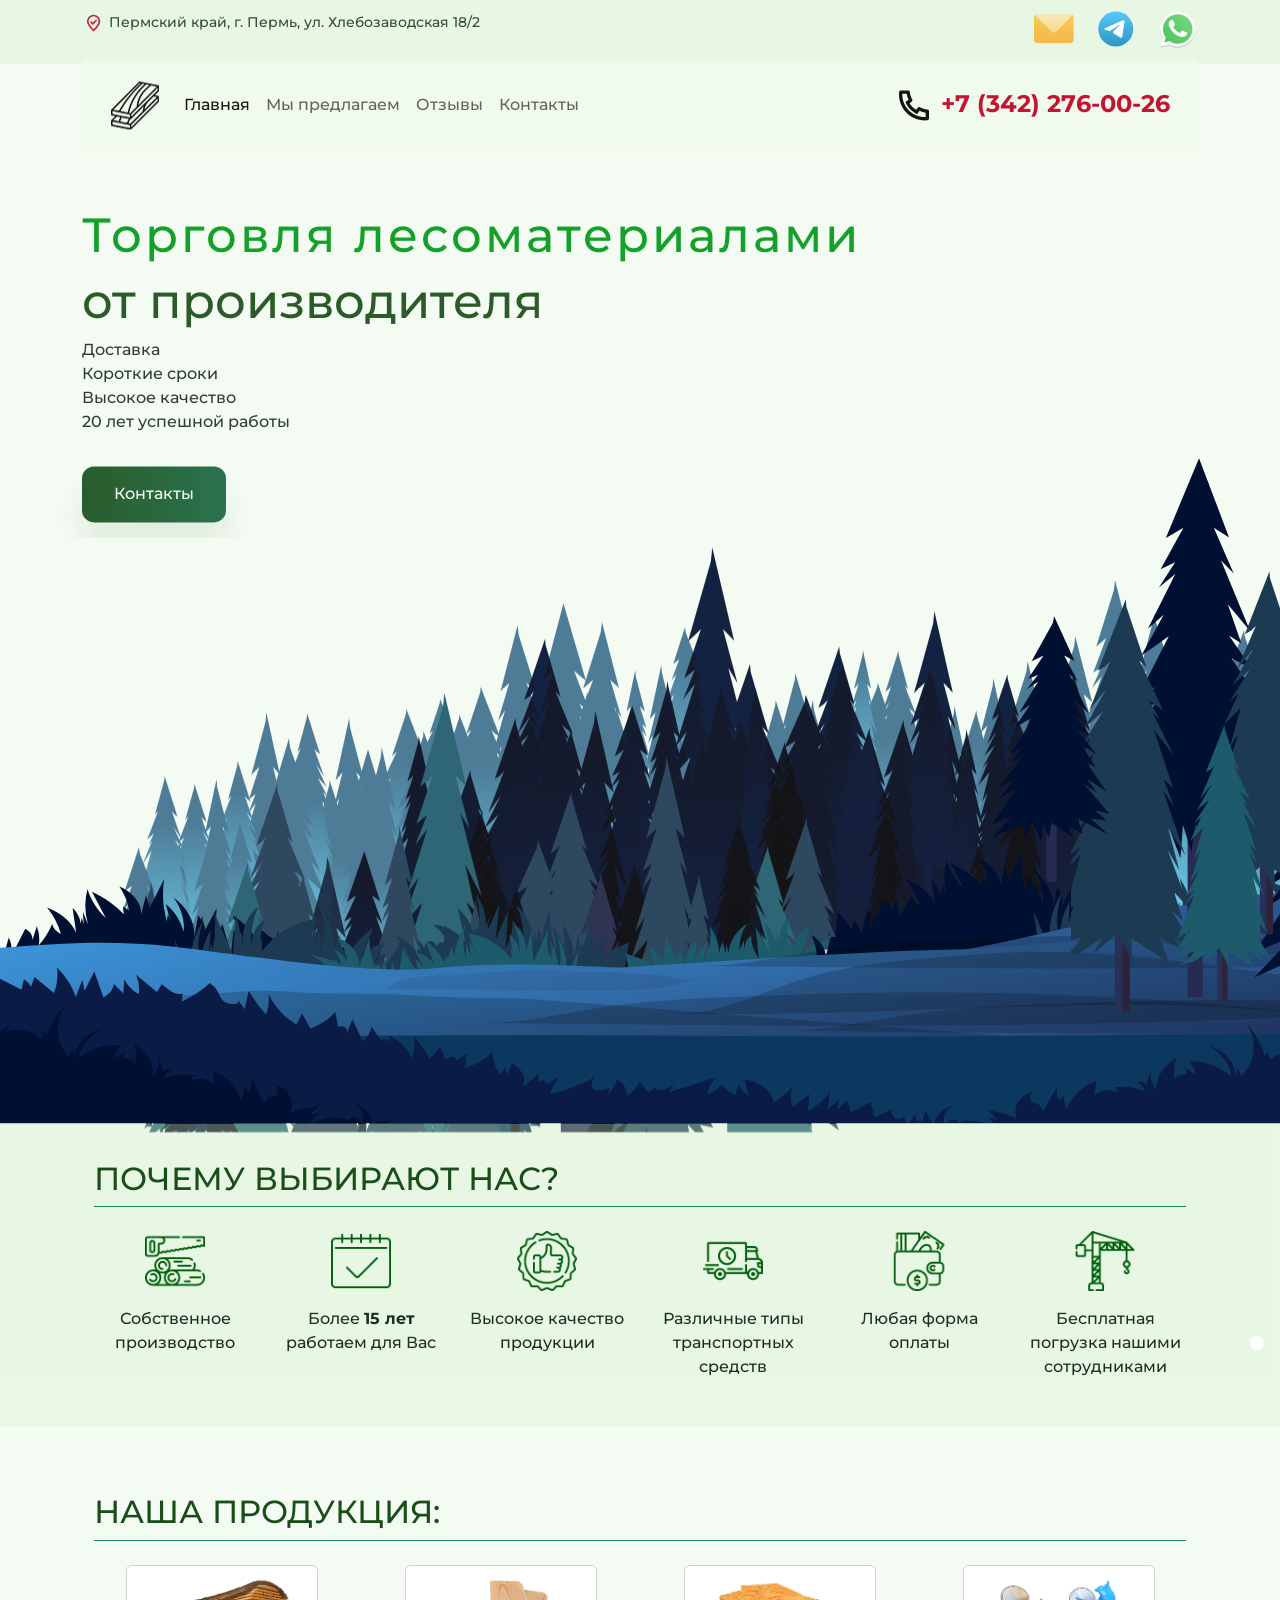
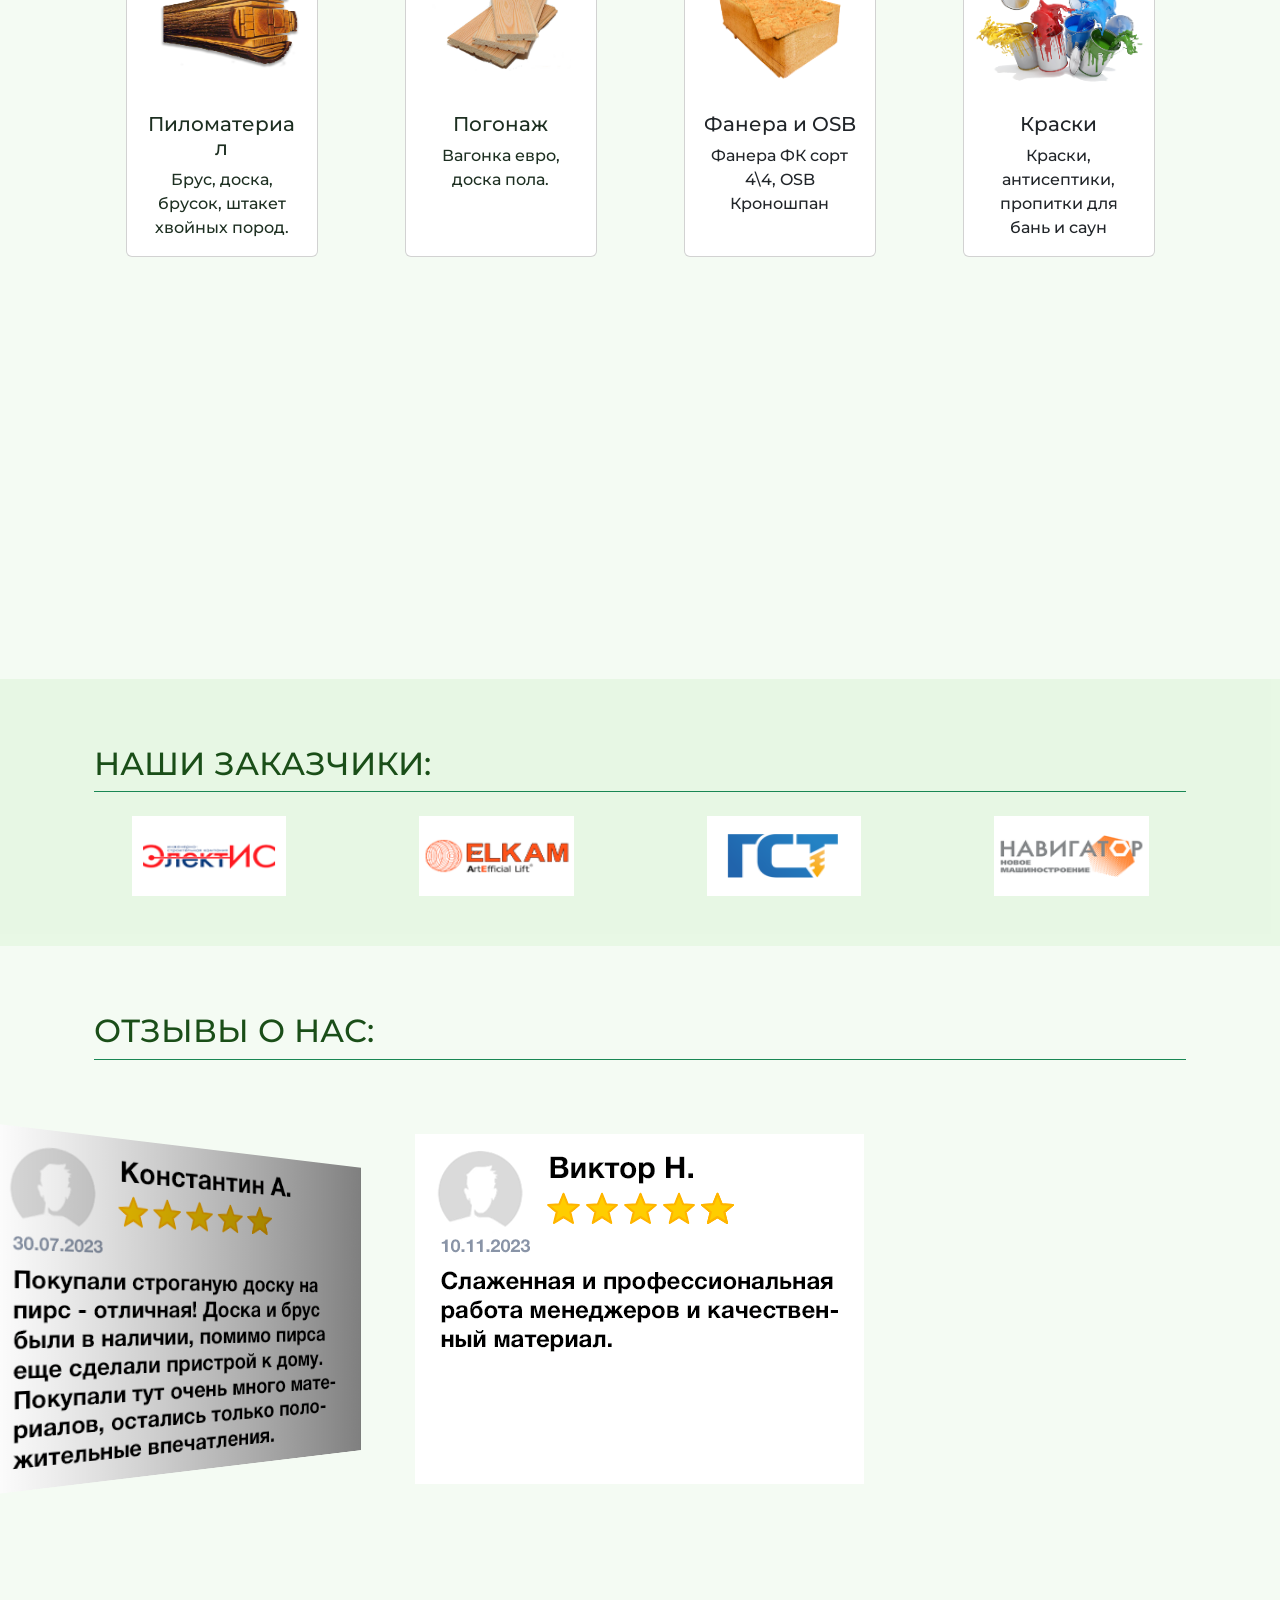
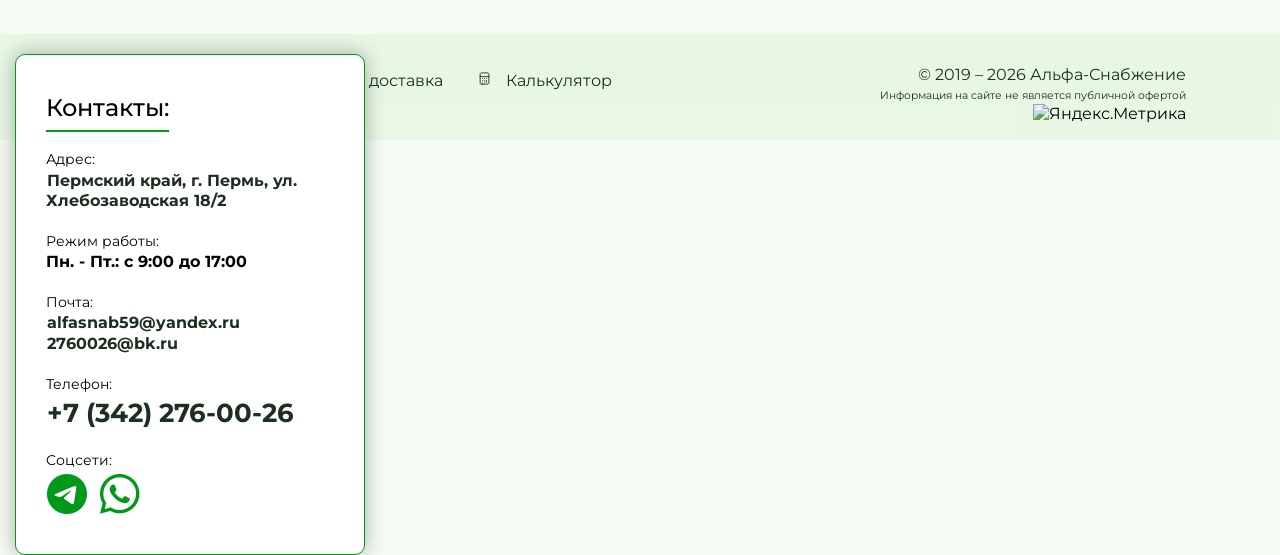
==== index.html @ edaa9d40 "first commit" ====
<!DOCTYPE html>
<html lang="ru">

<head>
  <!--=============== Required META ===============-->
  <meta charset="UTF-8">
  <meta name="viewport" content="width=device-width, initial-scale=1.0">
  <meta http-equiv="x-ua-compatible" content="ie=edge">
  <meta name="yandex-verification" content="33d2a2696facb54e">
  <meta name="description"
    content="АЛЬФА-СНАБЖЕНИЕ в Перми предлагает купить строительные и отделочные материалы по выгодным ценам. В нашем ассортименте: пиломатериал (брус, доска), вагонка, доска пола, краски, саморезы, гвозди, фанера, osb и многое другое. Гарантия качества и быстрая доставка. Звоните: ☎ (342) 276-00-26.">
  <meta name="publisher-email" content="worm-ls@mail.ru">
  <meta name="Publisher-URL" content="alfasnab59.ru">
  <meta name="robots" content="all">
  <meta name="docsearch:language" content="ru">
  <meta name="docsearch:version" content="5.3">
  <!--=============== Required CSS ===============-->
  <link rel="stylesheet" href="https://cdnjs.cloudflare.com/ajax/libs/remixicon/3.5.0/remixicon.css" crossorigin="">
  <link rel="stylesheet" href="https://cdn.jsdelivr.net/npm/bootstrap-icons@1.8.1/font/bootstrap-icons.css">
  <link rel="stylesheet" href="assets/css/bootstrap.min.css" type="text/css" />
  <link rel="stylesheet" href="assets/css/bootstrap-grid.css" type="text/css" />
  <link rel="stylesheet" href="assets/css/bootstrap-utilities.min.css" type="text/css" />
  <link rel="stylesheet" href="https://cdn.jsdelivr.net/npm/swiper@11/swiper-bundle.min.css">
  <link rel="stylesheet" href="assets/css/styles.css" type="text/css" />
  <link rel="canonical" href="http://alfasnab59.ru">
  <!--=============== FAVICON ===============-->
  <link href="assets/img/favicon.svg" rel="icon" type="image/svg" />
  <link href="assets/img/favicon.png" rel="icon" type="image/png" />
  <link href="assets/img/favicon.ico" rel="icon" type="image/x-icon" />
  <!--=============== TITLE ===============-->
  <title>АЛЬФА-СНАБЖЕНИЕ - надежный поставщик строительных материалов</title>
  <!-- Google Tag Manager -->
  <script>(function (w, d, s, l, i) {
      w[l] = w[l] || []; w[l].push({
        'gtm.start':
          new Date().getTime(), event: 'gtm.js'
      }); var f = d.getElementsByTagName(s)[0],
        j = d.createElement(s), dl = l != 'dataLayer' ? '&l=' + l : ''; j.async = true; j.src =
          'https://www.googletagmanager.com/gtm.js?id=' + i + dl; f.parentNode.insertBefore(j, f);
    })(window, document, 'script', 'dataLayer', 'GTM-P378TRBX');</script>
  <!-- End Google Tag Manager -->
</head>

<body id="90927434">
  <!-- Google Tag Manager (noscript) -->
  <noscript><iframe src="https://www.googletagmanager.com/ns.html?id=GTM-P378TRBX" height="0" width="0"
      style="display:none;visibility:hidden"></iframe></noscript>
  <!-- End Google Tag Manager (noscript) -->

  <!-- Yandex.Metrika counter -->
  <script type="text/javascript">
    (function (m, e, t, r, i, k, a) {
      m[i] = m[i] || function () { (m[i].a = m[i].a || []).push(arguments) };
      m[i].l = 1 * new Date();
      for (var j = 0; j < document.scripts.length; j++) { if (document.scripts[j].src === r) { return; } }
      k = e.createElement(t), a = e.getElementsByTagName(t)[0], k.async = 1, k.src = r, a.parentNode.insertBefore(k, a)
    })
      (window, document, "script", "https://mc.yandex.ru/metrika/tag.js", "ym");

    ym(90927434, "init", {
      clickmap: true,
      trackLinks: true,
      accurateTrackBounce: true
    });
  </script>
  <noscript>
    <div><img src="https://mc.yandex.ru/watch/90927434" style="position:absolute; left:-9999px;" alt="" /></div>
  </noscript>
  <!-- /Yandex.Metrika counter -->

  <!--=============== TOP ===============-->
  <div class="header_top d-none d-sm-block">
    <div class="container">
      <div class="row mr-0 ml-0">
        <div class="col-6 location__up address__form__top" id="top__header1">
          <img src="assets/img/map-pin-line.svg" alt="location" class="map_up">
          <a href="https://yandex.ru/maps/-/CDvneCnF" rel="nofollow">
            Пермский край, г. Пермь, ул. Хлебозаводская 18/2
          </a>
        </div>
        <div class="col-6" id="top__header2">
          <div class="social_top">
            <ul>
              <li><a href="mailto:alfasnab59@yandex.ru" rel="nofollow"
                  onclick="ym(90927434, 'reachGoal', 'extLink', {'link': 'mail', 'block':'top'});return true;">
                  <img src="assets/img/email.svg" alt="email" class="icon__top"></a></li>
              <li><a href="https://t.me/wormls" rel="nofollow"
                  onclick="ym(90927434, 'reachGoal', 'extLink', {'link': 'telegram', 'block':'top'});return true;">
                  <img src="assets/img/telegram.svg" alt="telegram" class="icon__top"></a></li>
              <li><a target="_blank" href="https://wa.me/+79024725951" rel="nofollow"
                  onclick="ym(90927434, 'reachGoal', 'extLink', {'link': 'whatsapp', 'block':'top'});return true;">
                  <img src="assets/img/whatsapp.svg" alt="whatsapp" class="icon__top"></a></li>
            </ul>
          </div>
        </div>
      </div>
    </div>
  </div>
  <!--=============== HEADER ===============-->
  <header id="header">
    <div class="container">
      <nav class="navbar navbar-expand-lg bg-body-tertiary p-3 mb-2 bg-success-subtle text-emphasis-success">
        <div class="container-fluid">
          <a class="navbar-brand" href="#">
            <img src="assets/img/logo.png" alt="logo">
          </a>
          <button class="navbar-toggler" type="button" data-bs-toggle="collapse"
            data-bs-target="#navbarSupportedContent" aria-controls="navbarSupportedContent" aria-expanded="false"
            aria-label="Переключатель навигации">
            <span class="navbar-toggler-icon"></span>
          </button>
          <div class="collapse navbar-collapse" id="navbarSupportedContent">
            <ul class="navbar-nav me-auto mb-2 mb-lg-0 navbar-nav-scroll">
              <li class="nav-item">
                <a class="nav-link active" aria-current="page" href="#">Главная</a>
              </li>
              <li class="nav-item">
                <a class="nav-link" href="#advantages">Мы предлагаем</a>
              </li>
              <li class="nav-item">
                <a class="nav-link" href="#reviews">Отзывы</a>
              </li>
              <li class="nav-item">
                <a class="nav-link" href="#map">Контакты</a>
              </li>
            </ul>
            <a class="phone__top__link" href="tel:+73422760026">
              <img src="assets/img/phone.svg" alt="phone" class="phone__top" />
              +7 (342) 276-00-26
            </a>
          </div>
        </div>
      </nav>
    </div>
  </header>
  <!--==================== MAIN ====================-->
  <main class="main">
    <!--==================== HOME ====================-->
    <section id="home" class="home">
      <picture>
        <source media="(min-width: 767.98px)" srcset="assets/img/img-3.svg">
        <img class="hero__img home__img-3" src="assets/img/img-3.svg" alt="Image">
      </picture>
      <picture>
        <source media="(min-width: 767.98px)" srcset="assets/img/img-2.svg">
        <img class="hero__img home__img-2" src="assets/img/img-2.svg" alt="Image">
      </picture>
      <div class="home__container">
        <div class="home__inner">
          <h3 class="home__subtitle container">Торговля лесоматериалами</h3>
          <h1 class="home__title container">от производителя</h1>
          <p class="home__description container">
            <i class="ri-check-fill" style="color: #c10020"></i>
            Доставка<br>
            <i class="ri-check-fill" style="color: #c10020"></i>
            Короткие сроки<br>
            <i class="ri-check-fill" style="color: #c10020"></i>
            Высокое качество<br>
            <i class="ri-check-fill" style="color: #c10020"></i>
            20 лет успешной работы
          </p>
          <p class="container">
            <a href="#map" class="home__button">Контакты</a>
          </p>
        </div>
      </div>
    </section>
    <!--==================== ADVANTAGES ====================-->
    <section class="adv__bg air20" id="advantages">
      <div class="container px-4 py-3 body">
        <h2 class="pb-2 border-bottom products__title">
          ПОЧЕМУ ВЫБИРАЮТ НАС?
        </h2>
        <div class="row g-4 py-3 row-cols-1 row-cols-sm-2 row-cols-md-3 row-cols-lg-6">
          <div class="col item">
            <div class="d-inline-flex align-items-center justify-content-center fs-2 mb-3">
              <img src="assets/img/productions/wood.png" alt="Производство" class="adv__pic">
            </div>
            <p>Собственное производство</p>
          </div>
          <div class="col item">
            <div class="d-inline-flex align-items-center justify-content-center fs-2 mb-3">
              <img src="assets/img/productions/calendar.png" alt="Долгое время" class="adv__pic">
            </div>
            <p>Более <strong>15 лет</strong> работаем для Вас</p>
          </div>
          <div class="col item">
            <div class="d-inline-flex align-items-center justify-content-center fs-2 mb-3">
              <img src="assets/img/productions/best-seller.png" alt="Высокое качество" class="adv__pic">
            </div>
            <p>Высокое качество продукции</p>
          </div>
          <div class="col item">
            <div class="d-inline-flex align-items-center justify-content-center fs-2 mb-3">
              <img src="assets/img/productions/delivery.png" alt="Доставка" class="adv__pic">
            </div>
            <p>Различные типы транспортных средств</p>
          </div>
          <div class="col item">
            <div class="d-inline-flex align-items-center justify-content-center fs-2 mb-3">
              <img src="assets/img/productions/wallet.png" alt="Оплата" class="adv__pic">
            </div>
            <p>Любая форма оплаты</p>
          </div>
          <div class="col item">
            <div class="d-inline-flex align-items-center justify-content-center fs-2 mb-3">
              <img src="assets/img/productions/crane.png" alt="Погрузка" class="adv__pic">
            </div>
            <p>Бесплатная погрузка нашими сотрудниками</p>
          </div>
        </div>
      </div>
    </section>
    <!--==================== PRODUCTS ====================-->
    <section class="s-brands" id="products">
      <div class="container px-4 py-3 body">
        <h2 class="pb-2 border-bottom products__title">НАША ПРОДУКЦИЯ:</h2>
        <div class="row row-cols-1 row-cols-sm-2 row-cols-md-4 row-cols-lg-4 gy-5 g-4 py-3">
          <div class="col d-inline-flex align-items-center justify-content-center">
            <div class="card h-100 item reviews__card" style="width: 12rem">
              <a href="assets/timber.html">
                <img src="assets/img/lumber.png" class="card-img-top lumber" alt="Пиломатериал">
                <div class="card-body">
                  <h5 class="card-title">Пиломатериал</h5>
                  <p class="card-text text-center">
                    Брус, доска, брусок, штакет хвойных пород.
                  </p>
                </div>
              </a>
            </div>
          </div>
          <div class="col d-inline-flex align-items-center justify-content-center">
            <div class="card h-100 item reviews__card" style="width: 12rem">
              <a href="assets/mouldings.html">
                <img src="assets/img/mouldings.png" class="card-img-top lumber" alt="Погонаж">
                <div class="card-body">
                  <h5 class="card-title">Погонаж</h5>
                  <p class="card-text text-center">
                    Вагонка евро, доска пола.
                  </p>
                </div>
              </a>
            </div>
          </div>
          <div class="col d-inline-flex align-items-center justify-content-center">
            <div class="card h-100 item reviews__card" style="width: 12rem">
              <img src="assets/img/osb.png" class="card-img-top lumber" alt="ОСБ и фанера">
              <div class="card-body">
                <h5 class="card-title">Фанера и OSB</h5>
                <p class="card-text text-center">
                  Фанера ФК сорт 4\4, OSB Кроношпан
                </p>
              </div>
            </div>
          </div>
          <div class="col d-inline-flex align-items-center justify-content-center">
            <div class="card h-100 item reviews__card" style="width: 12rem">
              <img src="assets/img/paints.png" class="card-img-top lumber" alt="Краски">
              <div class="card-body">
                <h5 class="card-title">Краски</h5>
                <p class="card-text text-center">
                  Краски, антисептики, пропитки для бань и саун
                </p>
              </div>
            </div>
          </div>
          <div class="col d-inline-flex align-items-center justify-content-center">
            <div class="card h-100 item reviews__card" style="width: 12rem">
              <img src="assets/img/fasteners.png" class="card-img-top lumber" alt="Крепежи">
              <div class="card-body">
                <h5 class="card-title">Крепеж</h5>
                <p class="card-text text-center">
                  Саморезы, Уголки, Метрика, Гвозди, Тросы, Цепи.
                </p>
              </div>
            </div>
          </div>
          <div class="col d-inline-flex align-items-center justify-content-center">
            <div class="card h-100 item reviews__card" style="width: 12rem">
              <img src="assets/img/insulation.png" class="card-img-top lumber" alt="Утеплители">
              <div class="card-body">
                <h5 class="card-title">Утеплитель</h5>
                <p class="card-text text-center">
                  Пеноплекс, Эковер, Изба, Гидро/паро/влагозащита
                </p>
              </div>
            </div>
          </div>
          <div class="col d-inline-flex align-items-center justify-content-center">
            <div class="card h-100 item reviews__card" style="width: 12rem">
              <img src="assets/img/inventory.png" class="card-img-top lumber" alt="Хоз инвентарь">
              <div class="card-body">
                <h5 class="card-title">Хозинвентарь</h5>
                <p class="card-text text-center">
                  Перчатки, Ведра, Лопаты, Грабли, Полив, Замки.
                </p>
              </div>
            </div>
          </div>
          <div class="col d-inline-flex align-items-center justify-content-center">
            <div class="card h-100 item reviews__card" style="width: 12rem">
              <img src="assets/img/tooling.png" class="card-img-top lumber" alt="Инструменты">
              <div class="card-body">
                <h5 class="card-title">Инструмент</h5>
                <p class="card-text text-center">
                  Пилы, Молотки, Топоры, Сверла, Круги.
                </p>
              </div>
            </div>
          </div>
        </div>
      </div>
    </section>
    <!--==================== CLIENTS ====================-->
    <section class="adv__bg s-brands" id="clients">
      <div class="container px-4 py-3 body">
        <h2 class="pb-2 border-bottom products__title">НАШИ ЗАКАЗЧИКИ:</h2>
      </div>
      <div class="col-sm-12">
        <div class="carousel-brands">
          <div class="carousl-brand">
            <a href="#">
              <img src="assets/img/clients/elektis.png" alt="ЭлектИС">
            </a>
          </div>
          <div class="carousl-brand">
            <a href="#">
              <img src="assets/img/clients/elkam.png" alt="ЭЛКАМ">
            </a>
          </div>
          <div class="carousl-brand">
            <a href="#">
              <img src="assets/img/clients/gst.png" alt="ГеоСпецТехнологии">
            </a>
          </div>
          <div class="carousl-brand">
            <a href="#">
              <img src="assets/img/clients/navigator-nm.png" alt="Навигатор-НМ">
            </a>
          </div>
          <div class="carousl-brand">
            <a href="#">
              <img src="assets/img/clients/nedra.png" alt="Недра">
            </a>
          </div>
          <div class="carousl-brand">
            <a href="#">
              <img src="assets/img/clients/rosinteh.png" alt="Росинтех">
            </a>
          </div>
          <div class="carousl-brand">
            <a href="#">
              <img src="assets/img/clients/saturn.png" alt="Сатурн-Р">
            </a>
          </div>
          <div class="carousl-brand">
            <a href="#">
              <img src="assets/img/clients/stroykom.png" alt="Строй-Комплекс">
            </a>
          </div>
          <div class="carousl-brand">
            <a href="#">
              <img src="assets/img/clients/teplogaz.png" alt="Теплогаз">
            </a>
          </div>
        </div>
      </div>
    </section>
    <!--==================== REVIEWS ====================-->
    <section class="s-brands" id="reviews">
      <div class="container px-4 py-3 body">
        <h2 class="pb-2 border-bottom products__title">ОТЗЫВЫ О НАС:</h2>
      </div>

      <div class="swiper mySwiper">
        <div class="swiper-wrapper">
          <swiper-slide>
            <img src="assets/img/reviews/reviews1.png" />
          </swiper-slide>
          <swiper-slide>
            <img src="assets/img/reviews/reviews2.png" />
          </swiper-slide>
          <swiper-slide>
            <img src="assets/img/reviews/reviews3.png" />
          </swiper-slide>
          <swiper-slide>
            <img src="assets/img/reviews/reviews4.png" />
          </swiper-slide>
          <swiper-slide>
            <img src="assets/img/reviews/reviews5.png" />
          </swiper-slide>
          <swiper-slide>
            <img src="assets/img/reviews/reviews6.png" />
          </swiper-slide>
          <swiper-slide>
            <img src="assets/img/reviews/reviews7.png" />
          </swiper-slide>
          <swiper-slide>
            <img src="assets/img/reviews/reviews8.png" />
          </swiper-slide>
          <swiper-slide>
            <img src="assets/img/reviews/reviews9.png" />
          </swiper-slide>
        </div>
      </div>
    </section>
    <!--==================== MAP ====================-->
    <section class="pad__top" id="map">
      <div class="map__form">
        <div class="form">
          <div class="air20"></div>
          <h4 class="contacts__form">Контакты:</h4>
          <div class="air10"></div>
          <p class="address__form">
            <strong>Адрес:</strong>
            <a href="https://yandex.ru/maps/-/CDvneCnF" rel="nofollow">
              <span>Пермский край, г. Пермь, ул. Хлебозаводская 18/2</span></a>
          </p>
          <p class="address__form">
            <strong>Режим работы:</strong>
            <span>Пн. - Пт.: с 9:00 до 17:00</span>
          </p>
          <p class="address__form">
            <strong>Почта:</strong>
            <a href="mailto:alfasnab59@yandex.ru"><span>alfasnab59@yandex.ru</span></a><br>
            <a href="mailto:2760026@bk.ru"><span>2760026@bk.ru</span></a>
          </p>
          <p class="address__form">
            <strong>Телефон:</strong>
            <a class="address__form__phone" href="tel:+73422760026">+7 (342) 276-00-26</a>
          </p>
          <p class="address__form">
            <strong>Соцсети:</strong>
            <a class="text-primary h1 onclick-goal" href="https://t.me/wormls" target="_blank" rel="nofollow"
              onclick="ym(90927434, 'reachGoal', 'extLink', {'link': 'telegram', 'block':'map'});return true;">
              <i class="bi bi-telegram"></i>
            </a>
            <a class="text-primary h1 onclick-goal" href="https://wa.me/+79519200192" target="_blank" rel="nofollow"
              onclick="ym(90927434, 'reachGoal', 'extLink', {'link': 'whatsapp', 'block':'map'});return true;">
              <i class="bi bi-whatsapp"></i>
            </a>
          </p>
        </div>
        <div>
          <script
            src="https://api-maps.yandex.ru/services/constructor/1.0/js/?um=constructor%3Afbc3f615b961746b178098e8707ecb25828260152a605236327daa2a9277f4dc&amp;width=100%25&amp;height=550&amp;lang=ru_RU&amp;scroll=true"
            defer></script>
        </div>
      </div>
    </section>
  </main>
  <!--==================== FOOTER ====================-->
  <footer class="footer__wrapper adv__bg" itemscope itemtype="http://schema.org/Organization">
    <meta itemprop="name" content="Альфа-Снабжение">
    <meta itemprop="description"
      content="Продажа пиломатериалов в Перми: доска, блок хаус, вагонка, брус, имитация бруса, доска для пола, плинтусы, уголки, наличники, краска">
    <div itemprop="address" itemscope itemtype="http://schema.org/PostalAddress">
      <meta itemprop="streetAddress" content="улица Хлебозаводская, 18/2">
      <meta itemprop="addressLocality" content="Пермь">
      <meta itemprop="postalCode" content="614025">
      <meta itemprop="addressCountry" content="RU">
    </div>
    <meta itemprop="telephone" content="+7 (342) 276-00-26">
    <div class="footer container mt-auto footer__text">
      <div class="footer container mt-auto footer__text">
        <div class="row row-cols-1 row-cols-sm-2 row-cols-md-2 row-cols-lg-2 py-3">
          <div class="col-xl-8">
            <nav class="footer__menu">
              <ul class="footer__menu">
                <li>
                  <a href="assets/about.html">
                    <span>
                      <span class="icon-menu">
                        <img src="assets/img/forest.svg" alt="О компании">
                        <img src="assets/img/forest2.svg" alt="О компании">
                      </span>
                      О компании
                    </span>
                  </a>
                </li>
                <li>
                  <a href="assets/delivery.html">
                    <span>
                      <span class="icon-menu">
                        <img src="assets/img/wallet.svg" alt="Оплата и доставка">
                        <img src="assets/img/delivery2.svg" alt="Оплата и доставка">
                      </span>
                      Оплата и доставка
                    </span>
                  </a>
                </li>
                <li>
                  <a href="assets/calc.html">
                    <span>
                      <span class="icon-menu">
                        <img src="assets/img/calculator.svg" alt="Калькулятор">
                        <img src="assets/img/calculator2.svg" alt="Калькулятор">
                      </span>
                      Калькулятор
                    </span>
                  </a>
                </li>
                <!--<li>
                <a href="https://helpfgis.ru/">
                  <span>
                    <span class="icon-menu">
                      <img src="assets/img/fgis.svg" alt="Помощь с ФГИС ЛК" />
                      <img src="assets/img/fgis2.svg" alt="Помощь с ФГИС ЛК" />
                    </span>
                    Помощь с ФГИС ЛК
                  </span>
                </a>
              </li>-->
              </ul>
            </nav>
          </div>
          <div class="col-xl-4">
            <div class="copyrights">
              <p>
                ©&nbsp;2019 – <script>document.write(new Date().getFullYear())</script> Альфа-Снабжение<br>
                <span><span style="font-size: 8pt">Информация на сайте не является публичной офертой</span>
                </span>
                <br>
                <a href="https://webmaster.yandex.ru/siteinfo/?site=https://alfasnab59.ru">
                  <img width="50" height="31" alt="Яндекс.Метрика"
                    src="https://yandex.ru/cycounter?https://alfasnab59.ru&theme=light&lang=ru" /></a>
              </p>
            </div>
          </div>
        </div>
      </div>
    </div>
  </footer>
  <!--========== SCROLL UP ==========-->
  <a href="#" class="scrollup" id="scroll-up">
    <i class="ri-arrow-up-line"></i>
  </a>
  <!--=============== GSAP ===============-->
  <script type="text/javascript" src="assets/js/gsap.min.js" defer></script>
  <!--=============== SCROLLREVEAL ===============-->
  <script type="text/javascript" src="assets/js/scrollreveal.min.js" defer></script>
  <!--=============== SWIPER ===============-->
  <script src="https://cdn.jsdelivr.net/npm/swiper@11/swiper-bundle.min.js"></script>
  <!-- Initialize Swiper -->
    <script>
    var swiper = new Swiper(".mySwiper", {
      effect: "coverflow",
      grabCursor: true,
      centeredSlides: true,
      slidesPerView: "auto",
      coverflowEffect: {
        rotate: 50,
        stretch: 0,
        depth: 100,
        modifier: 1,
        slideShadows: true,
      },
      loop: true,
      loopFillGroupWithBlank: false, // Отключаем заполнение пустыми слайдами
      slidesPerGroup: 1, // Устанавливаем значение 1
      //slidesPerView: 1, // Ограничиваем количество видимых слайдов
      spaceBetween: 30, // Добавляем пространство между слайдами
    });</script>
  <!-- <script>
    var swiper = new Swiper(".mySwiper", {
      effect: "coverflow",
      grabCursor: true,
      centeredSlides: true,
      slidesPerView: "auto",
      coverflowEffect: {
        rotate: 50,
        stretch: 0,
        depth: 100,
        modifier: 1,
        slideShadows: true,
      },
      loop: true,
    });
  </script> -->
  <!--=============== BRAND CAROUSEL ===============-->
  <script type="text/javascript" src="assets/js/libs.js" defer></script>
  <script type="text/javascript" src="assets/js/common.js" defer></script>
  <!--=============== Bootstrap ===============-->
  <script src="js/bootstrap.min.js" defer></script>
  <!--=============== JS ===============-->
  <script type="text/javascript" src="assets/js/main.js" defer></script>

</body>

</html>
---- assets/css/styles.css ----
/*=============== FONTS ===============*/
@font-face {
  font-family: "Lora";
  font-style: var(--font-regular);
  font-weight: 400;
  font-display: swap;
  src: local("Lora"), url(../fonts/Lora-Regular.ttf) format("truetype");
}

@font-face {
  font-family: "Lora";
  font-style: var(--font-semi-bold);
  font-weight: 600;
  font-display: swap;
  src: local("Lora"), url(../fonts/Lora-SemiBold.ttf) format("truetype");
}

@font-face {
  font-family: "Lora";
  font-style: var(--font-bold);
  font-weight: 700;
  font-display: swap;
  src: local("Lora"), url(../fonts/Lora-Bold.ttf) format("truetype");
}

@font-face {
  font-family: "Montserrat";
  font-style: var(--font-regular);
  font-weight: 400;
  font-display: swap;
  src: local("Montserrat"),
    url(../fonts/Montserrat-Regular.ttf) format("truetype");
}

@font-face {
  font-family: "Montserrat";
  font-style: var(--font-medium);
  font-weight: 500;
  font-display: swap;
  src: local("Montserrat"),
    url(../fonts/Montserrat-Medium.ttf) format("truetype");
}

@font-face {
  font-family: "Montserrat";
  font-style: var(--font-semi-bold);
  font-weight: 700;
  font-display: swap;
  src: local("Montserrat"), url(../fonts/Montserrat-Bold.ttf) format("truetype");
}

/*=============== VARIABLES CSS ===============*/
:root {
  /*========== Colors ==========*/
  /*Color mode HSL(hue, saturation, lightness)*/
  --first-color: hsl(130, 100%, 30%);
  --gradient-color: linear-gradient(
    90deg,
    hsl(125, 55%, 20%),
    hsl(150, 62%, 25%)
  );
  --title-color: hsl(118, 53%, 20%);
  --text-color: hsl(133, 24%, 15%);
  --white-color: #fff;
  --body-color: hsla(110, 55%, 85%, 0.2);
  --color-mid: hsla(128, 100%, 31%, 0.1);

  /*========== Font and typography ==========*/
  /*.5rem = 8px | 1rem = 16px ...*/
  --body-font: "Montserrat", sans-serif;
  --second-font: "Lora", serif;
  --biggest-font-size: 2.25rem;
  --normal-font-size: 0.938rem;
  --small-font-size: 0.813rem;
  --smaller-font-size: 0.625rem;

  /*========== Font weight ==========*/
  --font-regular: 400;
  --font-medium: 500;
  --font-semi-bold: 600;
  --font-bold: 700;

  /*========== z index ==========*/
  --z-tooltip: 10;
  --z-fixed: 100;

  --content-width: 1320px;
  --container-width-desktop: calc(
    var(--content-width) + (var(--container-offset-desktop) * 2)
  );
  --container-width-tablet: calc(
    var(--content-width) + (var(--container-offset-tablet) * 2)
  );
  --container-width-phone: calc(
    var(--content-width) + (var(--container-offset-phone) * 2)
  );
  --container-offset-desktop: 48px;
  --container-offset-tablet: 24px;
  --container-offset-phone: 12px;
}

/*========== Responsive typography ==========*/
@media screen and (min-width: 1024px) {
  :root {
    --biggest-font-size: 3rem;
    --normal-font-size: 1rem;
    --small-font-size: 0.875rem;
  }
}

/*=============== BASE ===============*/
* {
  box-sizing: border-box;
  padding: 0;
  margin: 0;
}

html {
  scroll-behavior: smooth;
}

body {
  font-family: var(--body-font);
  font-size: var(--normal-font-size);
  font-weight: var(--font-medium);
  background-color: var(--body-color);
  color: var(--text-color);
}

main {
  display: block;
}

ul {
  list-style: none;
}

a {
  text-decoration: none;
}

.header_top {
  background-color: hsla(110, 55%, 85%, 0.3);
  padding: 5px 0;
  font-size: 0.95rem;
  line-height: 34px;
}

.header_top .social_top {
  float: right;
}

.mr-0,
.mx-0 {
  margin-right: 0 !important;
}

.ml-0,
.mx-0 {
  margin-left: 0 !important;
}

.text-indent {
  text-indent: 30px;
}

.location__up {
  font-size: var(--small-font-size);
}

.map_up {
  height: 20px;
  padding-left: 0px;
}

.address__form__top {
  margin: 0;
  display: block;
  font-size: 0.875rem;
}

.address__form__top a {
  outline: none;
  text-decoration: none;
  padding: 2px 1px 0;
  color: hsl(133, 24%, 15%);
}

.address__form__top a:hover {
  outline: none;
  text-decoration: none;
  padding: 2px 1px 0;
  color: hsl(118, 55%, 30%);
}

.social_top {
  float: right;
}

.social_top ul,
.social_top li {
  display: inline-block;
  padding-left: 10px;
  padding-bottom: 3px;
  text-align: center;
}

.icon__top {
  width: 3rem;
  padding: 4px;
  display: inline-flex;
  align-items: center;
}
.icon__top a {
  padding: 5px;
}

.nav__bg-color {
  background-color: hsla(110, 55%, 85%, 0.3);
}

.phone__top {
  height: 40px;
}

.phone__top__link {
  font-size: 1.5rem;
  font-weight: var(--font-semi-bold);
  color: #c10020;
  transition: all 0.2s ease;
  -webkit-transition: all 0.2s ease;
  -moz-transition: all 0.2s ease;
  -o-transition: all 0.2s ease;
  -ms-transition: all 0.2s ease;
}

.phone__top__link:hover {
  font-size: 1.625rem;
}

.text-center {
  text-align: center !important;
}

.main {
  width: 100%;
}

@media (max-width: 767.98px) {
  .main {
    padding-top: 74px;
  }
}

.home {
  position: relative;
  display: flex;
  align-items: center;
  justify-content: center;
  min-height: 60rem;
  width: 100%;
  padding: 0 15px;
  box-sizing: border-box;
}

.home__subtitle {
  color: var(--first-color);
  letter-spacing: 3px;
}

.home__title {
  font-size: var(--biggest-font-size);
  color: var(--title-color);
}

.home__description {
  margin-bottom: 2.5rem;
}

.home__button {
  display: inline-block;
  background: var(--gradient-color);
  color: var(--white-color);
  width: max-content;
  padding: 1rem 2rem;
  border-radius: 0.75rem;
  box-shadow: 0 24px 32px hsla(110, 55%, 24%, 0.1);
  text-align: left;
}

.home__images img {
  position: absolute;
  bottom: 0;
  width: initial;
  left: 0;
}

.hero__img {
  position: absolute;
  left: 0;
  top: 0;
  width: 100%;
  height: 100%;
  z-index: -1;
}

.home__img-3 {
  border-style: none;
  max-width: 100%;
  -o-object-fit: cover;
  object-fit: cover;
  vertical-align: top;
  z-index: -2;
}

.home__img-2 {
  bottom: 0;
  border-style: none;
  max-width: 100%;
  -o-object-fit: cover;
  object-fit: cover;
  vertical-align: top;
  z-index: -1;
}

.home__container {
  position: absolute;
  top: 3rem;
  left: 50%;
  transform: translateX(-50%);
  margin: 0;
  padding: 0 var(--container-offset-desktop);
  width: 100%;
  max-width: var(--container-width-desktop);
  box-sizing: border-box;
  overflow: hidden;
  transition: max-width 0.3s ease, padding 0.3s ease;
}

@media (max-width: 1279.98px) {
  .home__container {
    padding: 0 var(--container-offset-tablet);
    max-width: var(--container-width-tablet);
  }
}

@media (max-width: 767.98px) {
  .home__container {
    padding: 0 var(--container-offset-phone);
    max-width: var(--container-width-phone);
    min-width: 320px;
    top: -70px;
  }
}

.home__inner {
  position: relative;
  width: 100%;
}

@media (max-width: 767.98px) {
  .home {
    min-height: 423px;
  }
  .home__inner {
    padding: 34px 0 39px;
  }
}

@media screen and (min-width: 305px) {
  .home__description {
    margin-bottom: 0.5rem;
  }
  .home__subtitle {
    font-size: var(--small-font-size);
  }
  .home__title {
    font-size: var(--small-font-size);
  }
}
@media screen and (min-width: 371px) {
  .home__description {
    margin-bottom: 0.5rem;
  }
  .home__subtitle {
    font-size: var(--small-font-size);
  }
  .home__title {
    font-size: var(--small-font-size);
  }
}

@media screen and (min-width: 461px) {
  .home__description {
    margin-bottom: 0rem;
  }
  .home__subtitle {
    font-size: var(--normal-font-size);
  }
  .home__title {
    font-size: var(--normal-font-size);
  }
}

@media screen and (min-width: 577px) {
  .home__description {
    margin-bottom: 1rem;
  }
  .home__subtitle {
    font-size: 1.5rem;
  }
  .home__title {
    font-size: 2rem;
  }
}

@media screen and (min-width: 768px) {
  .home__description {
    margin-bottom: 1rem;
  }
  .home__subtitle {
    font-size: var(--biggest-font-size);
  }
  .home__title {
    font-size: var(--biggest-font-size);
  }
}

@media screen and (min-width: 855px) {
  .home__description {
    margin-bottom: 2rem;
  }
}

@media screen and (min-width: 992px) {
  .home__description {
    margin-bottom: 2rem;
  }
}

@media screen and (min-width: 1101px) {
  .home__description {
    margin-bottom: 2rem;
  }
  .scrollup {
    right: 3rem;
  }
}

@media screen and (min-width: 1240px) {
  .home__description {
    margin-bottom: 2rem;
  }
  .scrollup {
    right: 3rem;
  }
}

@media screen and (min-width: 1340px) {
  .home__description {
    margin-bottom: 2rem;
  }
  .scrollup {
    right: 3rem;
  }
}

.clear {
  clear: both;
  height: 0rem;
  overflow: hidden;
  display: block;
}

.products__title {
  color: var(--title-color);
}

.item {
  text-align: center;
}

.lumber {
  padding: 10px;
  height: 130px;
}

.air10 {
  padding-top: 10px;
}

.air20 {
  padding-top: 20px;
}

.air40 {
  padding-top: 40px;
}

.air50 {
  padding-top: 50px;
}

.adv__bg {
  background-color: hsla(110, 55%, 85%, 0.3);
}

.adv__pic {
  height: 60px;
  width: 60px;
}

.s-brands {
  padding: 50px 0;
}

.pad__top {
  padding-top: 50px;
}

.carousel-brands {
  padding: 0 80px;
  position: relative;
}
.carousel-brands .owl-controls {
  left: 0;
}
.carousel-brands .owl-controls,
.carousel-brands .owl-controls .owl-nav {
  position: absolute;
  top: 0;
  width: 100%;
}
.carousel-brands .owl-controls .owl-nav > div {
  color: #9c9c9c;
  font-size: 34px;
  left: 25px;
  line-height: 38px;
  position: absolute;
  transition: all 0.5s ease;
}
.carousel-brands .owl-controls .owl-nav > div:hover {
  color: #ecb124;
}
.carousel-brands .owl-controls .owl-nav > div.owl-next {
  left: auto;
  right: 25px;
}
.carousel-brands .carousl-brand {
  transition: all 0.5s ease;
}
.carousel-brands .carousl-brand a,
.carousel-brands .carousl-brand span {
  display: block;
  text-align: center;
}
.carousel-brands .carousl-brand a img,
.carousel-brands .carousl-brand span img {
  display: inline-block;
  max-height: 80px;
  max-width: 60%;
}

@media only screen and (max-width: 480px) {
  .carousel-brands {
    padding: 0 40px;
  }
  .carousel-brands .owl-controls .owl-nav > div {
    left: 15px;
  }
  .carousel-brands .owl-controls .owl-nav > div.owl-next {
    right: 15px;
  }
}

.owl-carousel .animated {
  animation-duration: 1s;
  animation-fill-mode: both;
}
.owl-carousel .owl-animated-in {
  z-index: 0;
}
.owl-carousel .owl-animated-out {
  z-index: 1;
}
.owl-carousel .fadeOut {
  animation-name: fadeOut;
}
@keyframes fadeOut {
  0% {
    opacity: 1;
  }
  to {
    opacity: 0;
  }
}
.owl-height {
  transition: height 0.5s ease-in-out;
}
.owl-carousel {
  display: none;
  width: 100%;
  z-index: 1;
}
.owl-carousel,
.owl-carousel .owl-stage {
  position: relative;
}
.owl-carousel .owl-stage:after {
  clear: both;
  content: ".";
  display: block;
  height: 0;
  line-height: 0;
  visibility: hidden;
}
.owl-carousel .owl-stage-outer {
  overflow: hidden;
  position: relative;
}
.owl-carousel .owl-controls .owl-dot,
.owl-carousel .owl-controls .owl-nav .owl-next,
.owl-carousel .owl-controls .owl-nav .owl-prev {
  cursor: pointer;
  cursor: hand;
  -webkit-user-select: none;
  -moz-user-select: none;
  user-select: none;
}
.owl-carousel.owl-loaded {
  display: block;
}
.owl-carousel.owl-loading {
  display: block;
  opacity: 0;
}
.owl-carousel.owl-hidden {
  opacity: 0;
}
.owl-carousel .owl-refresh .owl-item {
  display: none;
}
.owl-carousel .owl-item {
  float: left;
  min-height: 1px;
  position: relative;
  -webkit-user-select: none;
  -moz-user-select: none;
  user-select: none;
}
.owl-carousel .owl-item img {
  display: block;
  width: 100%;
}
.owl-carousel.owl-text-select-on .owl-item {
  -webkit-user-select: auto;
  -moz-user-select: auto;
  user-select: auto;
}
.owl-carousel .owl-grab {
  cursor: move;
  cursor: -o-grab;
  cursor: -ms-grab;
  cursor: grab;
}
.owl-carousel.owl-rtl {
  direction: rtl;
}
.owl-carousel.owl-rtl .owl-item {
  float: right;
}
.no-js .owl-carousel {
  display: block;
}
.owl-carousel .owl-item .owl-lazy {
  opacity: 0;
  transition: opacity 0.4s ease;
}
.owl-carousel .owl-item img {
  transform-style: preserve-3d;
}
.owl-carousel .owl-video-wrapper {
  background: #000;
  height: 100%;
  position: relative;
}
.owl-carousel .owl-video-play-icon {
  background: url(owl.video.play.png) no-repeat;
  cursor: pointer;
  height: 80px;
  left: 50%;
  margin-left: -40px;
  margin-top: -40px;
  position: absolute;
  top: 50%;
  transition: scale 0.1s ease;
  width: 80px;
  z-index: 1;
}
.owl-carousel .owl-video-play-icon:hover {
  transition: scale(1.3, 1.3);
}
.owl-carousel .owl-video-playing .owl-video-play-icon,
.owl-carousel .owl-video-playing .owl-video-tn {
  display: none;
}
.owl-carousel .owl-video-tn {
  background-position: 50%;
  background-repeat: no-repeat;
  background-size: contain;
  height: 100%;
  opacity: 0;
  transition: opacity 0.4s ease;
}
.owl-carousel .owl-video-frame {
  position: relative;
  z-index: 1;
}

.br-2 {
  border-radius: 2rem;
}

.swiper {
  width: 100%;
  padding-top: 50px;
  padding-bottom: 50px;
}

.swiper-slide {
  background-position: center;
  background-size: cover;
  width: 350px;
  height: 350px;
}

.swiper-slide img {
  display: block;
  width: 100%;
}

.map__form {
  position: relative;
  line-height: 1.3;
}

.form {
  font-size: 1.6rem;
  text-align: left;
  color: #000000;
  visibility: visible;
  line-height: 1.3;
  box-sizing: inherit;
  box-shadow: 0 0 20px rgba(0, 0, 0, 0.3);
  position: absolute;
  left: 15px;
  width: 350px;
  z-index: 99;
  border: hsl(130, 100%, 30%) 1px solid;
  border-radius: 10px;
  background-color: #ffffff;
  padding: 15px 30px;
  margin: 20px 0;
}

.contacts__form {
  display: inline-block !important;
  border-bottom: hsl(130, 100%, 30%) 2px solid !important;
  padding-bottom: 8px;
}

.address__form {
  margin: 0 0 10px;
  display: block;
  font-size: 0.875rem;
  margin-bottom: 20px;
}

.address__form strong {
  display: block;
  font-size: 0.875rem;
  font-weight: var(--font-regular);
  margin-bottom: 2px;
}

.address__form span {
  font-size: 1rem;
  font-weight: var(--font-semi-bold);
}

.address__form a {
  outline: none;
  text-decoration: none;
  padding: 2px 1px 0;
  color: hsl(133, 24%, 15%);
}

.address__form a:hover {
  outline: none;
  text-decoration: none;
  padding: 2px 1px 0;
  color: hsl(118, 55%, 30%);
}

.address__form__phone {
  margin: 0 0 10px;
  display: block;
  font-size: 1.625rem;
  font-weight: var(--font-semi-bold);
  margin-bottom: 20px;
}

.address__form2 {
  margin: 0 0 10px;
  display: block;
  font-size: 1rem;
  margin-bottom: 20px;
}

.address__form2 strong {
  display: block;
  font-size: 0.875rem;
  font-weight: var(--font-regular);
  margin-bottom: 2px;
}

.address__form2 span {
  font-size: 1rem;
  font-weight: var(--font-semi-bold);
}

.address__form2 a {
  outline: none;
  text-decoration: none;
  padding: 2px 1px 0;
  color: hsl(133, 24%, 15%);
}

.address__form2 a:hover {
  outline: none;
  text-decoration: none;
  padding: 2px 1px 0;
  color: hsl(118, 55%, 30%);
}

.footer__wrapper {
  margin: 0;
  position: relative;
}
.footer__wrapper p {
  padding: 0;
  margin: 0;
}
.footer__wrapper img {
  border: none;
  height: 15px;
}
.footer__wrapper a {
  color: #000;
}
.footer__wrapper .footer {
  position: relative;
  margin: 0 auto;
}
.footer__wrapper .footer .footer__menu {
  background: none;
  padding-top: 21px;
  padding-bottom: 21px;
}
.footer__wrapper .footer .footer__menu > ul {
  margin: 0 0 0 -15px;
  padding: 0;
  list-style: none;
  line-height: 2;
  text-align: left;
}
.footer__wrapper .footer .footer__menu > ul > li {
  display: inline-block;
  vertical-align: top;
}
.footer__wrapper .footer .footer__menu > ul > li > a {
  display: flex;
  align-items: center;
  font: 400 1rem var(--body-font);
  padding: 0 15px;
  text-decoration: none;
  color: var(--text-color);
  -moz-transition: 0.4s;
  -o-transition: 0.4s;
  -webkit-transition: 0.4s;
  transition: 0.4s;
}
.footer__wrapper .footer .footer__menu > ul > li > a .icon-menu {
  margin-right: 10px;
  display: inline-block;
  vertical-align: top;
}
.footer__wrapper .footer .footer__menu > ul > li > a .icon-menu img {
  display: block;
}
.footer__wrapper .footer .footer__menu > ul > li > a .icon-menu img + img {
  display: none;
}
.footer__wrapper .footer .footer__menu > ul > li > a:hover {
  color: hsl(118, 55%, 30%);
  -moz-transition: 0.4s;
  -o-transition: 0.4s;
  -webkit-transition: 0.4s;
  transition: 0.4s;
}
.footer__wrapper .footer .footer__menu > ul > li > a:hover .icon-menu {
  margin-right: 10px;
}
.footer__wrapper .footer .footer__menu > ul > li > a:hover .icon-menu img {
  display: none;
}
.footer__wrapper
  .footer
  .footer__menu
  > ul
  > li
  > a:hover
  .icon-menu
  img
  + img {
  display: block;
}
.footer__wrapper .footer .footer__menu > ul > .active > a {
  color: hsl(118, 55%, 30%);
}
.footer__wrapper .footer .copyrights {
  position: relative;
  font: 400 1rem var(--body-font);
  top: 15px;
  text-align: right;
}
.footer__wrapper .footer .counters {
  position: absolute;
  top: 15px;
  right: 0;
}

/*=============== SCROLL BAR ===============*/
::-webkit-scrollbar {
  width: 0.6rem;
  border-radius: 0.5rem;
  background-color: hsl(118, 8%, 15%);
}

::-webkit-scrollbar-thumb {
  background-color: hsl(118, 80%, 25%);
  border-radius: 0.5rem;
}

::-webkit-scrollbar-thumb:hover {
  background-color: hsl(118, 80%, 35%);
}
/*=============== SCROLL UP ===============*/
.scrollup {
  position: fixed;
  right: 1rem;
  bottom: -50%;
  background-color: var(--white-color);
  display: inline-flex;
  padding: 0.45rem;
  border-radius: 45rem;
  font-size: 1rem;
  color: var(--text-color);
  z-index: var(--z-tooltip);
  transition: bottom 0.3s, transform 0.3s;
}

.scrollup:hover {
  transform: translateY(-0.25rem);
}
/* Show Scroll Up */
.show-scroll {
  bottom: 3rem;
}

.content {
  flex-grow: 1;
  border: 1px dotted red;
}

.pay__text p {
  text-align: justify;
}

.attention {
  font-weight: bold;
  font-size: large;
  text-align: center;
  background: #fddde6;
  padding: 1rem 5rem;
  line-height: 2em;
}

@media screen and (min-width: 461px) {
  .footer__text {
    font-size: var(--small-font-size);
  }
}

@media screen and (max-width: 576px) {
  .copyrights p {
    text-align: center;
  }
}

@media screen and (min-width: 768px) {
  .footer__text {
    font-size: var(--normal-font-size);
  }
}

.float-right {
  float: right;
  margin-left: 20px; /* Отступ справа */
  width: 200px; /* Ширина изображения */
}

/* menu products*/
.accordion {
  width: 100%;
  max-width: 360px;
  margin: 30px auto 20px;
  background: #effaed;
  -webkit-border-radius: 4px;
  -moz-border-radius: 4px;
  border-radius: 4px;
}

.accordion .link {
  cursor: pointer;
  display: block;
  color: #280a14;
  font-size: 16px;
  font-weight: 700;
  border-bottom: 1px solid #ececec;
  position: relative;
  -webkit-transition: all 0.4s ease;
  -o-transition: all 0.4s ease;
  transition: all 0.4s ease;
}

.accordion li:last-child .link {
  border-bottom: 0;
}

.accordion li i {
  position: absolute;
  top: 16px;
  left: 12px;
  font-size: 18px;
  color: #595959;
  -webkit-transition: all 0.4s ease;
  -o-transition: all 0.4s ease;
  transition: all 0.4s ease;
}

.accordion li i.fa-chevron-down {
  right: 12px;
  left: auto;
  font-size: 16px;
}

.accordion li.open .link {
  color: #467f64;
}

.accordion li.open i {
  color: #467f64;
}

.accordion li.open i.fa-chevron-down {
  -webkit-transform: rotate(180deg);
  -ms-transform: rotate(180deg);
  -o-transform: rotate(180deg);
  transform: rotate(180deg);
}

/**
 * Submenu
 -----------------------------*/

.submenu {
  display: none;
  background: #effaed;
  font-size: 14px;
}

.submenu li {
  border-bottom: 1px solid #ececec;
}

.submenu a {
  display: block;
  text-decoration: none;
  color: #646d65;
  padding: 12px;
  padding-left: 42px;
  -webkit-transition: all 0.25s ease;
  -o-transition: all 0.25s ease;
  transition: all 0.25s ease;
}

.submenu a:hover {
  background: #467f64;
  color: #fff;
}

.inform img {
  margin: 0px 20px 20px 0px;
}

th {
  text-align: center;
}

tr {
  background: #467f64;
}

.table_prod th {
  color: #a89b9b;
  font-size: 15px;
}

.table_prod td {
  color: #280a14;
  font-size: 15px;
}

.prod_price {
  text-align: center;
}
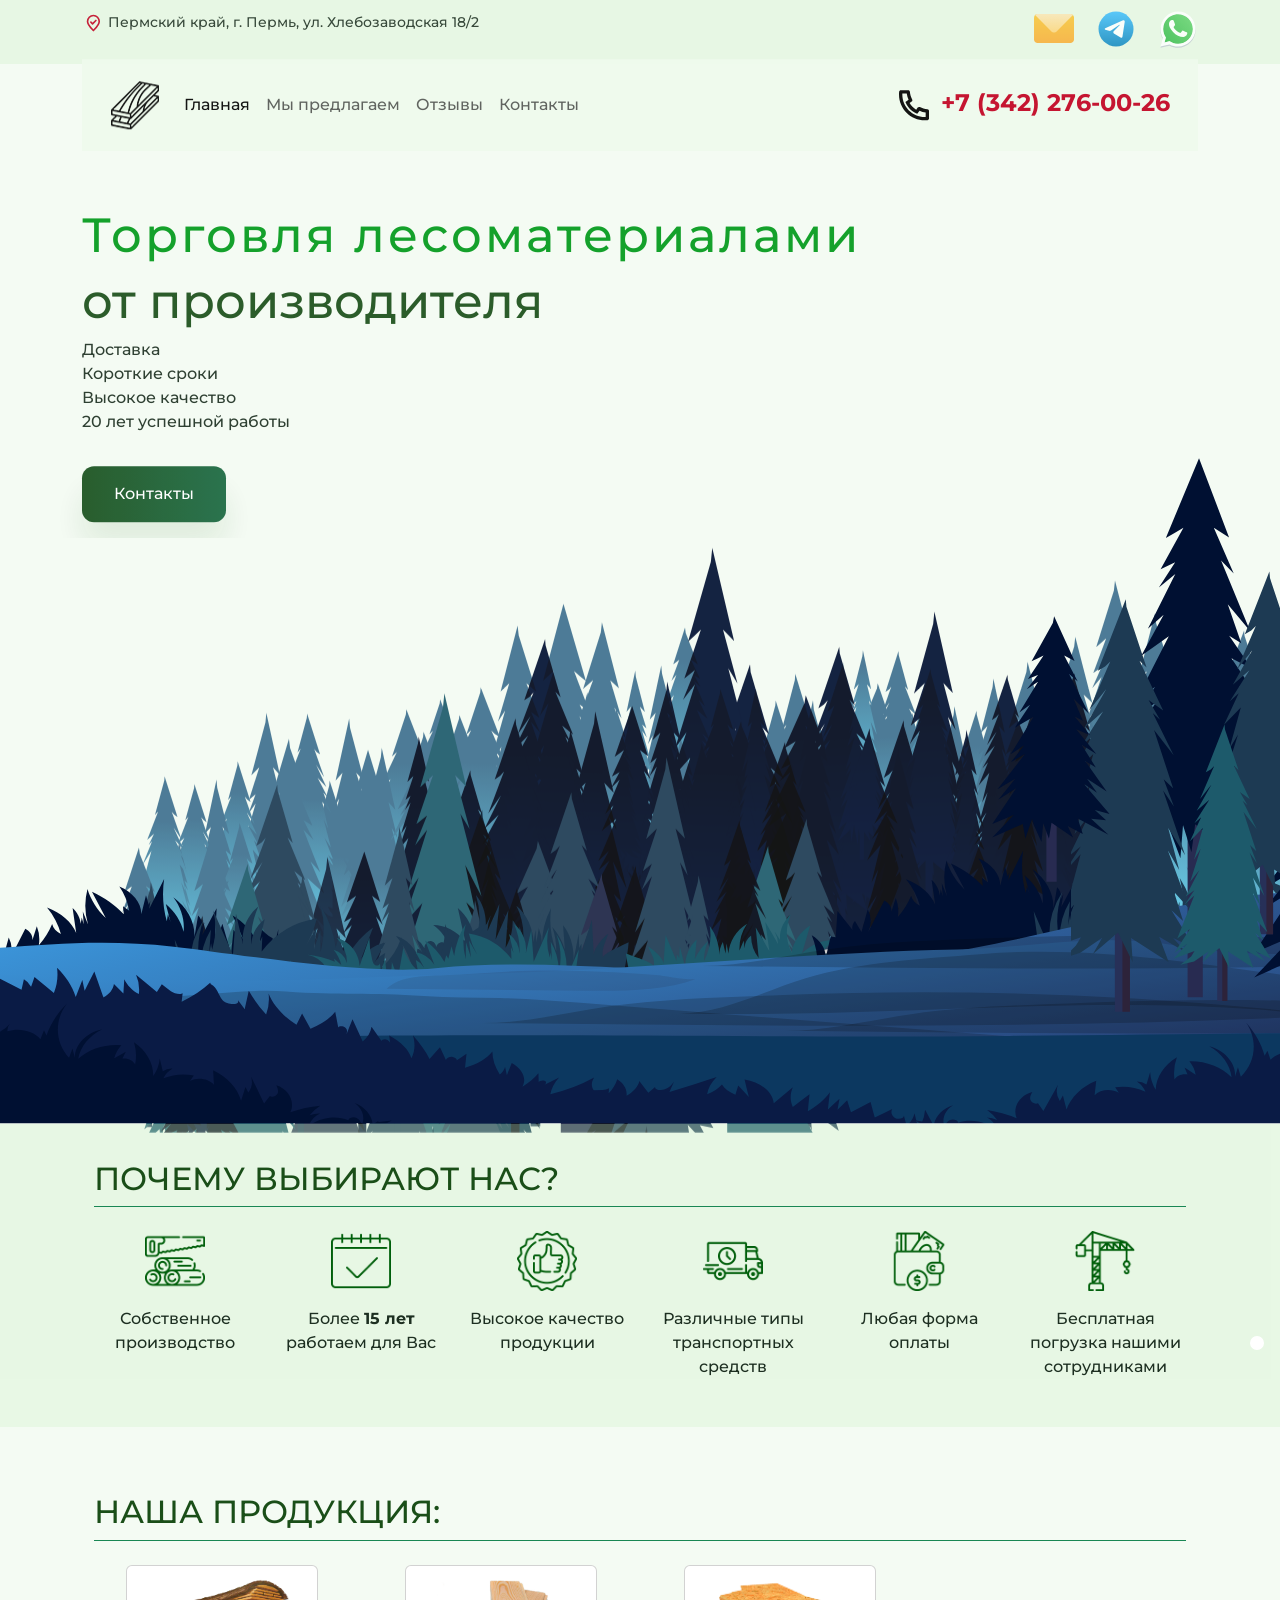
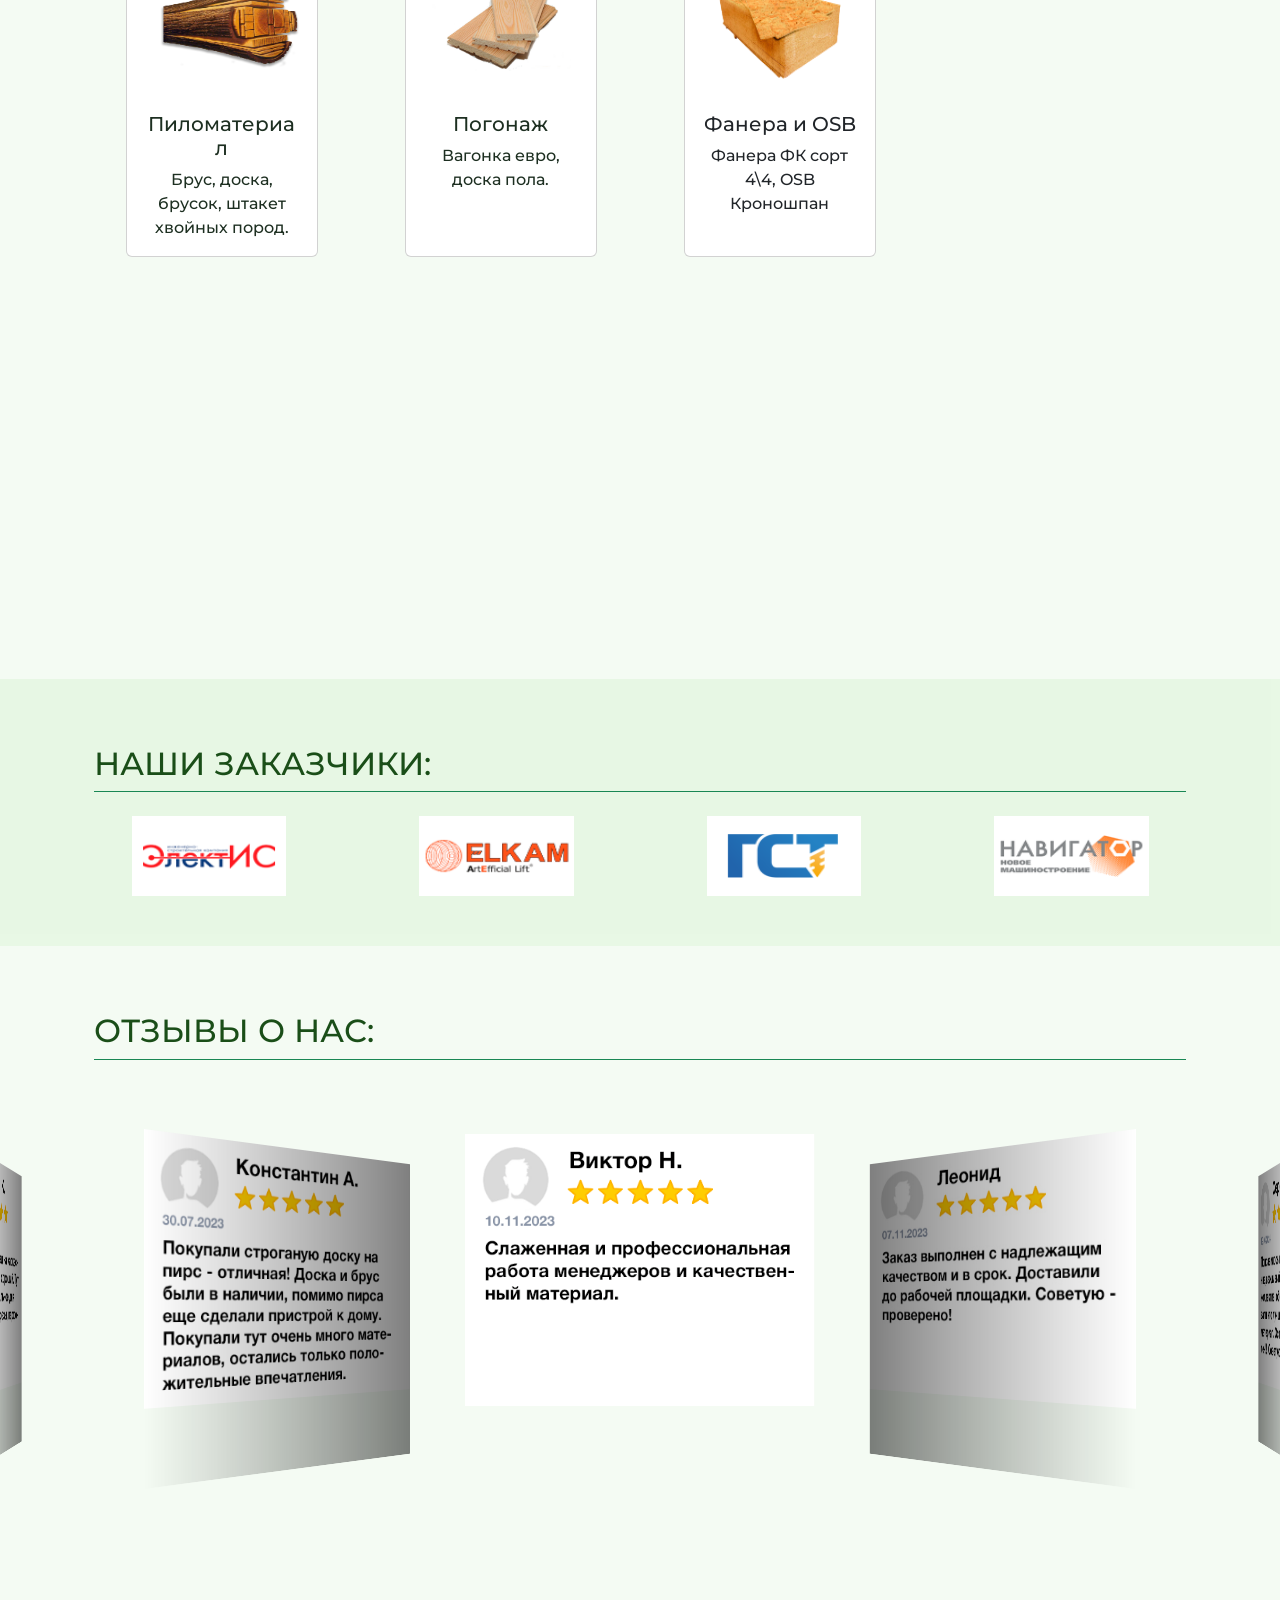
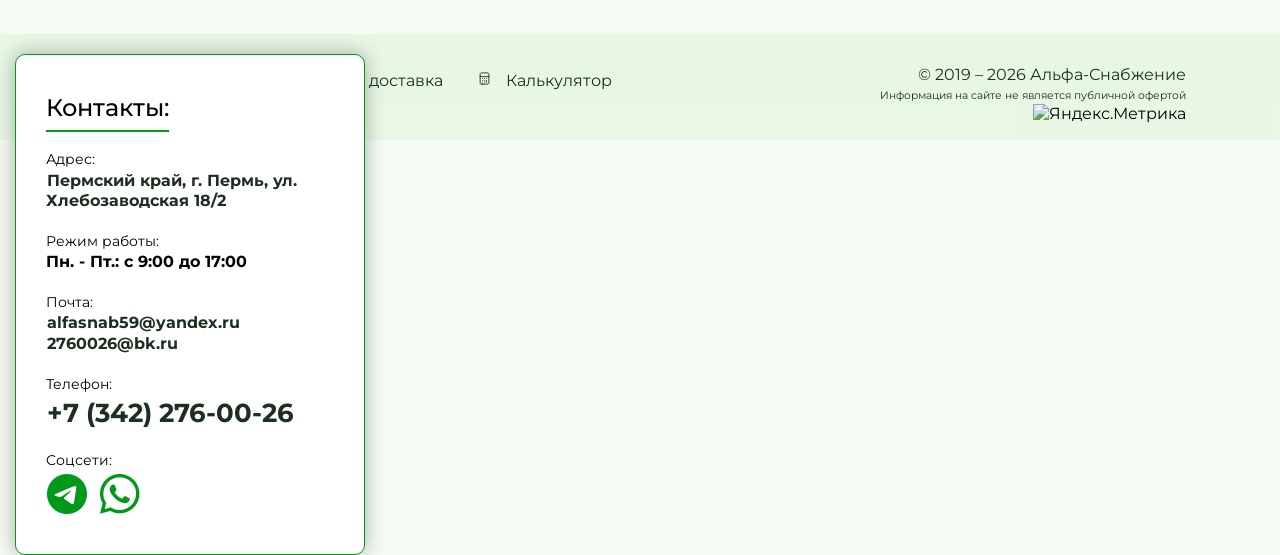
==== commit 3184ac04: "fix: bootstrap js path, swiper duplicates, canonical https" ====
--- a/index.html
+++ b/index.html
@@ -22,7 +22,8 @@
   <link rel="stylesheet" href="assets/css/bootstrap-utilities.min.css" type="text/css" />
   <link rel="stylesheet" href="https://cdn.jsdelivr.net/npm/swiper@11/swiper-bundle.min.css">
   <link rel="stylesheet" href="assets/css/styles.css" type="text/css" />
-  <link rel="canonical" href="http://alfasnab59.ru">
+
+  <link rel="canonical" href="https://alfasnab59.ru">
   <!--=============== FAVICON ===============-->
   <link href="assets/img/favicon.svg" rel="icon" type="image/svg" />
   <link href="assets/img/favicon.png" rel="icon" type="image/png" />
@@ -374,33 +375,33 @@
 
       <div class="swiper mySwiper">
         <div class="swiper-wrapper">
-          <swiper-slide>
-            <img src="assets/img/reviews/reviews1.png" />
-          </swiper-slide>
-          <swiper-slide>
-            <img src="assets/img/reviews/reviews2.png" />
-          </swiper-slide>
-          <swiper-slide>
-            <img src="assets/img/reviews/reviews3.png" />
-          </swiper-slide>
-          <swiper-slide>
-            <img src="assets/img/reviews/reviews4.png" />
-          </swiper-slide>
-          <swiper-slide>
-            <img src="assets/img/reviews/reviews5.png" />
-          </swiper-slide>
-          <swiper-slide>
-            <img src="assets/img/reviews/reviews6.png" />
-          </swiper-slide>
-          <swiper-slide>
-            <img src="assets/img/reviews/reviews7.png" />
-          </swiper-slide>
-          <swiper-slide>
-            <img src="assets/img/reviews/reviews8.png" />
-          </swiper-slide>
-          <swiper-slide>
-            <img src="assets/img/reviews/reviews9.png" />
-          </swiper-slide>
+          <div class="swiper-slide">
+            <img src="assets/img/reviews/reviews1.png" alt="Отзыв 1" />
+          </div>
+          <div class="swiper-slide">
+            <img src="assets/img/reviews/reviews2.png" alt="Отзыв 2" />
+          </div>
+          <div class="swiper-slide">
+            <img src="assets/img/reviews/reviews3.png" alt="Отзыв 3" />
+          </div>
+          <div class="swiper-slide">
+            <img src="assets/img/reviews/reviews4.png" alt="Отзыв 4" />
+          </div>
+          <div class="swiper-slide">
+            <img src="assets/img/reviews/reviews5.png" alt="Отзыв 5" />
+          </div>
+          <div class="swiper-slide">
+            <img src="assets/img/reviews/reviews6.png" alt="Отзыв 6" />
+          </div>
+          <div class="swiper-slide">
+            <img src="assets/img/reviews/reviews7.png" alt="Отзыв 7" />
+          </div>
+          <div class="swiper-slide">
+            <img src="assets/img/reviews/reviews8.png" alt="Отзыв 8" />
+          </div>
+          <div class="swiper-slide">
+            <img src="assets/img/reviews/reviews9.png" alt="Отзыв 9" />
+          </div>
         </div>
       </div>
     </section>
@@ -500,17 +501,6 @@
                     </span>
                   </a>
                 </li>
-                <!--<li>
-                <a href="https://helpfgis.ru/">
-                  <span>
-                    <span class="icon-menu">
-                      <img src="assets/img/fgis.svg" alt="Помощь с ФГИС ЛК" />
-                      <img src="assets/img/fgis2.svg" alt="Помощь с ФГИС ЛК" />
-                    </span>
-                    Помощь с ФГИС ЛК
-                  </span>
-                </a>
-              </li>-->
               </ul>
             </nav>
           </div>
@@ -542,7 +532,7 @@
   <!--=============== SWIPER ===============-->
   <script src="https://cdn.jsdelivr.net/npm/swiper@11/swiper-bundle.min.js"></script>
   <!-- Initialize Swiper -->
-    <script>
+  <script>
     var swiper = new Swiper(".mySwiper", {
       effect: "coverflow",
       grabCursor: true,
@@ -556,32 +546,16 @@
         slideShadows: true,
       },
       loop: true,
-      loopFillGroupWithBlank: false, // Отключаем заполнение пустыми слайдами
-      slidesPerGroup: 1, // Устанавливаем значение 1
-      //slidesPerView: 1, // Ограничиваем количество видимых слайдов
-      spaceBetween: 30, // Добавляем пространство между слайдами
-    });</script>
-  <!-- <script>
-    var swiper = new Swiper(".mySwiper", {
-      effect: "coverflow",
-      grabCursor: true,
-      centeredSlides: true,
-      slidesPerView: "auto",
-      coverflowEffect: {
-        rotate: 50,
-        stretch: 0,
-        depth: 100,
-        modifier: 1,
-        slideShadows: true,
-      },
-      loop: true,
+      loopFillGroupWithBlank: false,
+      slidesPerGroup: 1,
+      spaceBetween: 30,
     });
-  </script> -->
+  </script>
   <!--=============== BRAND CAROUSEL ===============-->
   <script type="text/javascript" src="assets/js/libs.js" defer></script>
   <script type="text/javascript" src="assets/js/common.js" defer></script>
   <!--=============== Bootstrap ===============-->
-  <script src="js/bootstrap.min.js" defer></script>
+  <script src="assets/js/bootstrap.min.js" defer></script>
   <!--=============== JS ===============-->
   <script type="text/javascript" src="assets/js/main.js" defer></script>
 
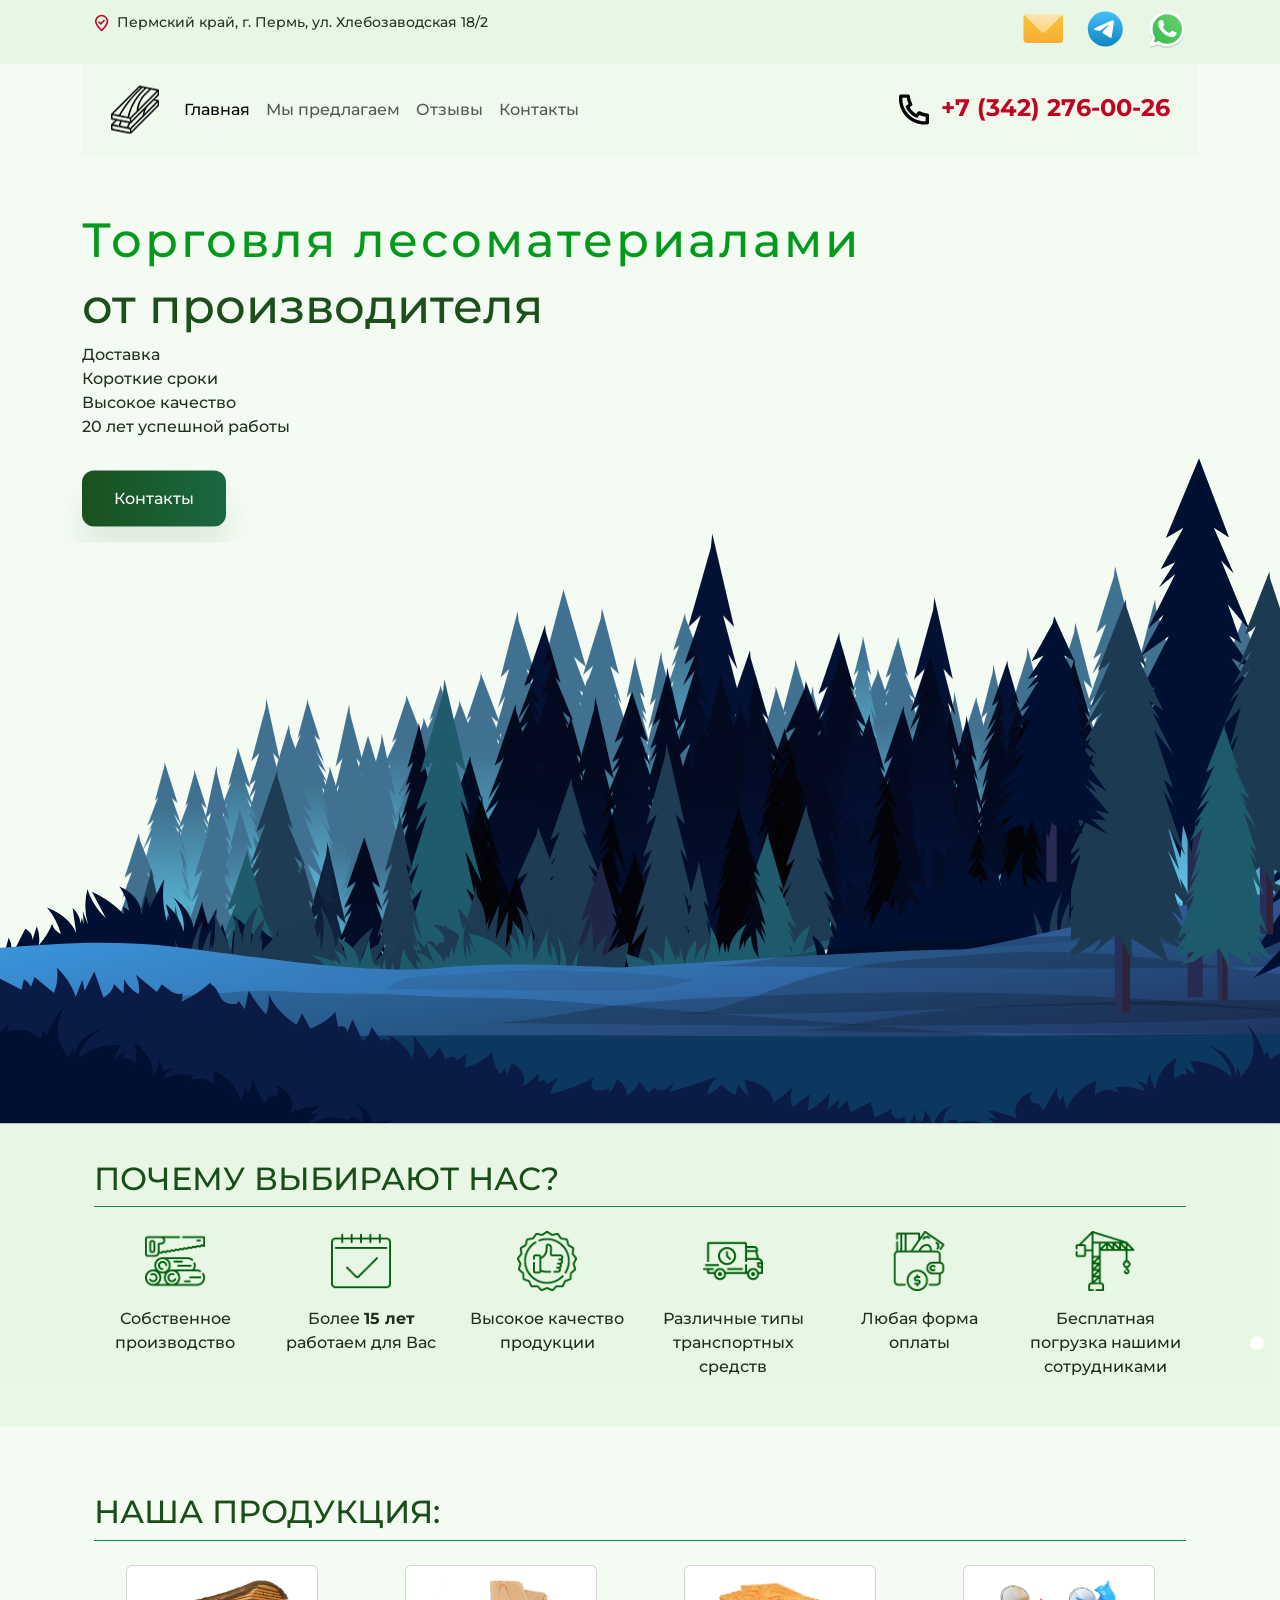
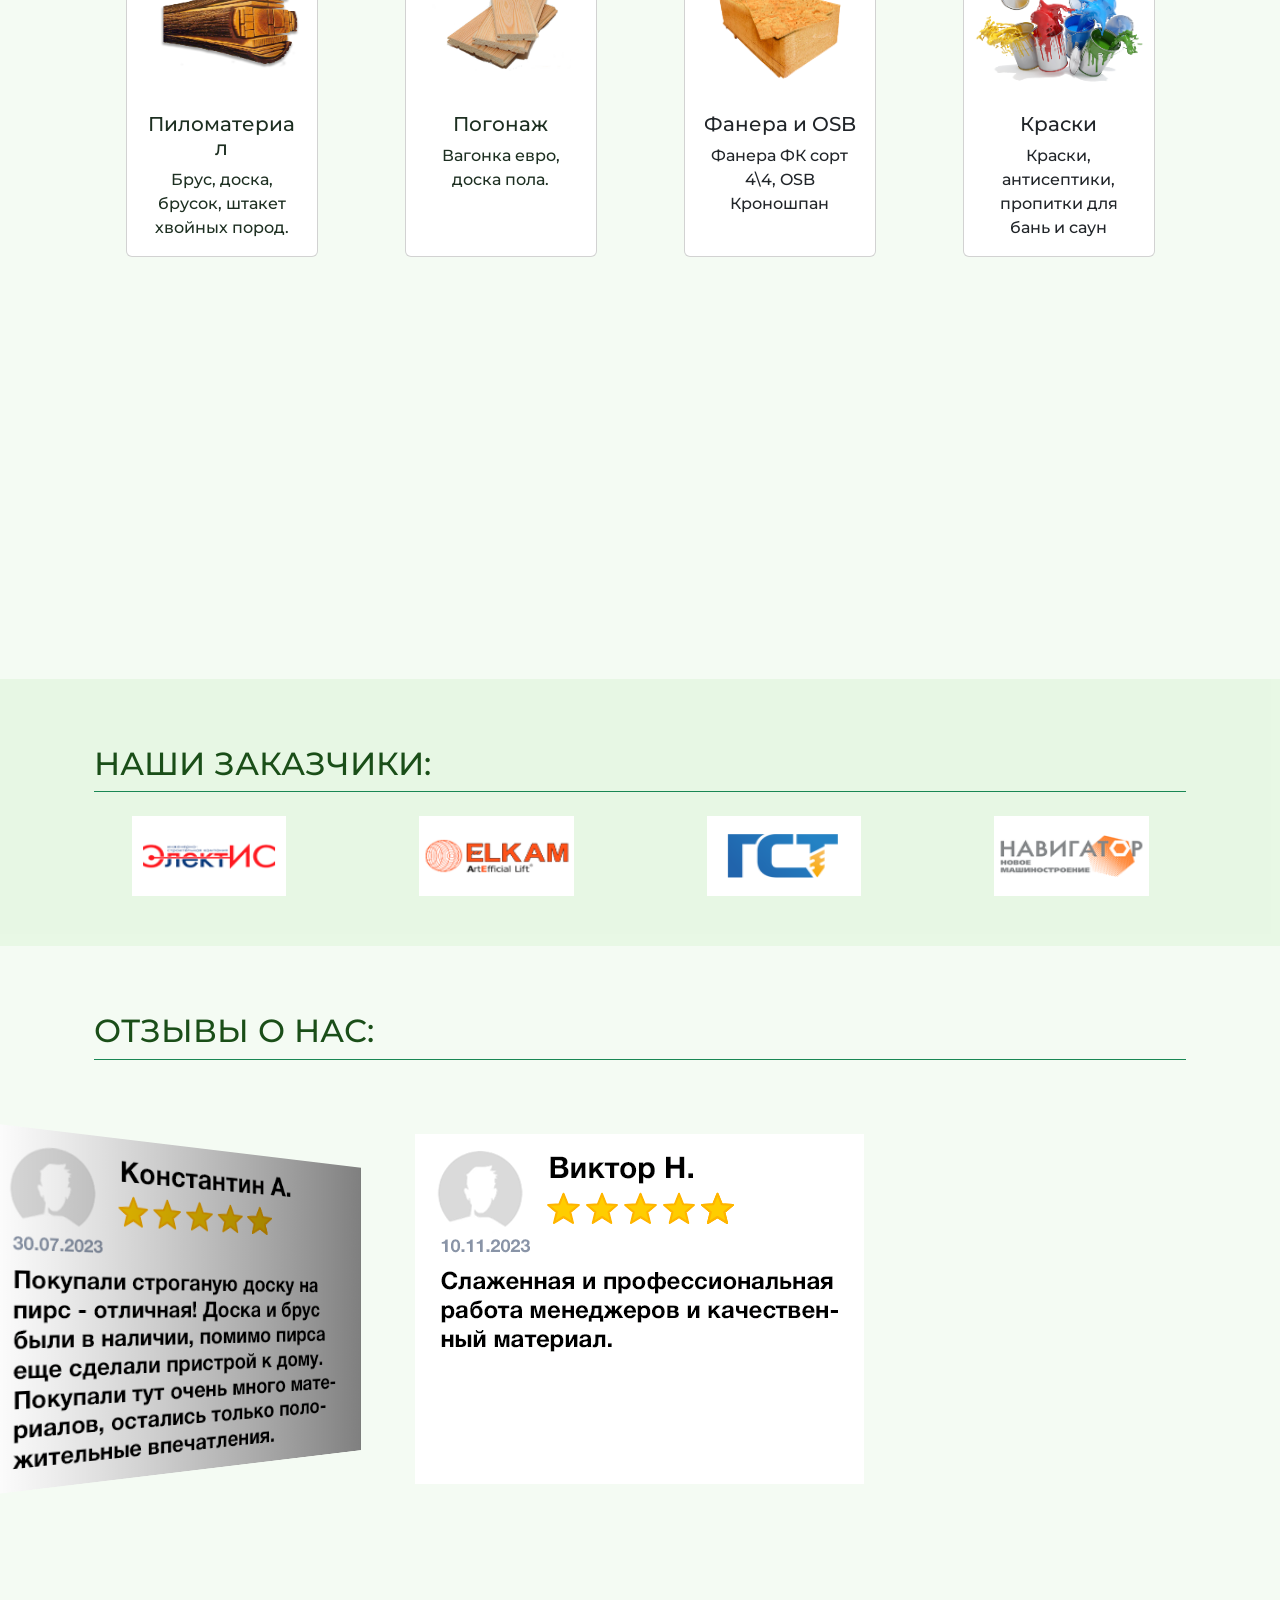
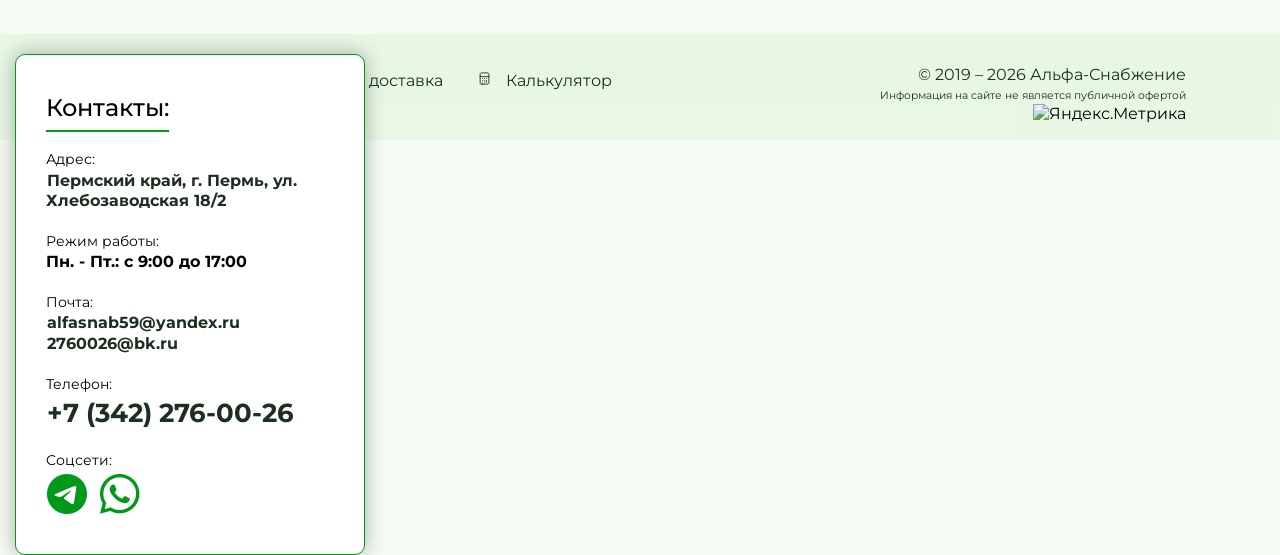
==== commit 5709550e: "feat: mobile call button, adaptive tables, 404 page, SEO improvements" ====
--- a/index.html
+++ b/index.html
@@ -7,8 +7,7 @@
   <meta name="viewport" content="width=device-width, initial-scale=1.0">
   <meta http-equiv="x-ua-compatible" content="ie=edge">
   <meta name="yandex-verification" content="33d2a2696facb54e">
-  <meta name="description"
-    content="АЛЬФА-СНАБЖЕНИЕ в Перми предлагает купить строительные и отделочные материалы по выгодным ценам. В нашем ассортименте: пиломатериал (брус, доска), вагонка, доска пола, краски, саморезы, гвозди, фанера, osb и многое другое. Гарантия качества и быстрая доставка. Звоните: ☎ (342) 276-00-26.">
+  <meta name="description" content="Пиломатериалы в Перми от производителя: брус, доска обрезная и необрезная, вагонка, доска пола. Более 15 лет на рынке. Собственное производство, доставка, погрузка. Звоните: +7 (342) 276-00-26.">
   <meta name="publisher-email" content="worm-ls@mail.ru">
   <meta name="Publisher-URL" content="alfasnab59.ru">
   <meta name="robots" content="all">
@@ -22,14 +21,28 @@
   <link rel="stylesheet" href="assets/css/bootstrap-utilities.min.css" type="text/css" />
   <link rel="stylesheet" href="https://cdn.jsdelivr.net/npm/swiper@11/swiper-bundle.min.css">
   <link rel="stylesheet" href="assets/css/styles.css" type="text/css" />
-
-  <link rel="canonical" href="https://alfasnab59.ru">
+  <link rel="canonical" href="http://alfasnab59.ru">
   <!--=============== FAVICON ===============-->
   <link href="assets/img/favicon.svg" rel="icon" type="image/svg" />
   <link href="assets/img/favicon.png" rel="icon" type="image/png" />
   <link href="assets/img/favicon.ico" rel="icon" type="image/x-icon" />
   <!--=============== TITLE ===============-->
-  <title>АЛЬФА-СНАБЖЕНИЕ - надежный поставщик строительных материалов</title>
+  <title>Купить пиломатериалы в Перми от производителя — брус, доска, вагонка | Альфа-Снабжение</title>
+  <!--=============== SEO ===============-->
+  <meta name="keywords" content="пиломатериалы Пермь, купить брус Пермь, доска обрезная Пермь, вагонка Пермь, доска пола Пермь, лесоматериалы Пермь от производителя">
+  <link rel="canonical" href="https://alfasnab59.ru">
+  <!-- Open Graph -->
+  <meta property="og:type" content="website">
+  <meta property="og:locale" content="ru_RU">
+  <meta property="og:site_name" content="Альфа-Снабжение">
+  <meta property="og:url" content="https://alfasnab59.ru">
+  <meta property="og:title" content="Пиломатериалы в Перми от производителя | Альфа-Снабжение">
+  <meta property="og:description" content="Брус, доска, вагонка, доска пола — собственное производство. Более 15 лет на рынке. Доставка по Перми и области.">
+  <meta property="og:image" content="https://alfasnab59.ru/assets/img/logo.png">
+  <!-- Twitter Card -->
+  <meta name="twitter:card" content="summary">
+  <meta name="twitter:title" content="Пиломатериалы в Перми от производителя | Альфа-Снабжение">
+  <meta name="twitter:description" content="Брус, доска, вагонка, доска пола — собственное производство. Более 15 лет на рынке.">
   <!-- Google Tag Manager -->
   <script>(function (w, d, s, l, i) {
       w[l] = w[l] || []; w[l].push({
@@ -40,6 +53,36 @@
           'https://www.googletagmanager.com/gtm.js?id=' + i + dl; f.parentNode.insertBefore(j, f);
     })(window, document, 'script', 'dataLayer', 'GTM-P378TRBX');</script>
   <!-- End Google Tag Manager -->
+  <!-- Schema.org -->
+  <script type="application/ld+json">
+  {
+    "@context": "https://schema.org",
+    "@type": "LocalBusiness",
+    "name": "Альфа-Снабжение",
+    "description": "Производство и продажа пиломатериалов в Перми: брус, доска, вагонка, доска пола.",
+    "url": "https://alfasnab59.ru",
+    "telephone": "+73422760026",
+    "email": "alfasnab59@yandex.ru",
+    "address": {
+      "@type": "PostalAddress",
+      "streetAddress": "ул. Хлебозаводская, 18/2",
+      "addressLocality": "Пермь",
+      "postalCode": "614025",
+      "addressCountry": "RU"
+    },
+    "openingHours": "Mo-Fr 09:00-17:00",
+    "priceRange": "$$",
+    "image": "https://alfasnab59.ru/assets/img/logo.png"
+  }
+  </script>
+  <script type="application/ld+json">
+  {
+    "@context": "https://schema.org",
+    "@type": "WebSite",
+    "name": "Альфа-Снабжение",
+    "url": "https://alfasnab59.ru"
+  }
+  </script>
 </head>
 
 <body id="90927434">
@@ -375,33 +418,33 @@
 
       <div class="swiper mySwiper">
         <div class="swiper-wrapper">
-          <div class="swiper-slide">
-            <img src="assets/img/reviews/reviews1.png" alt="Отзыв 1" />
-          </div>
-          <div class="swiper-slide">
-            <img src="assets/img/reviews/reviews2.png" alt="Отзыв 2" />
-          </div>
-          <div class="swiper-slide">
-            <img src="assets/img/reviews/reviews3.png" alt="Отзыв 3" />
-          </div>
-          <div class="swiper-slide">
-            <img src="assets/img/reviews/reviews4.png" alt="Отзыв 4" />
-          </div>
-          <div class="swiper-slide">
-            <img src="assets/img/reviews/reviews5.png" alt="Отзыв 5" />
-          </div>
-          <div class="swiper-slide">
-            <img src="assets/img/reviews/reviews6.png" alt="Отзыв 6" />
-          </div>
-          <div class="swiper-slide">
-            <img src="assets/img/reviews/reviews7.png" alt="Отзыв 7" />
-          </div>
-          <div class="swiper-slide">
-            <img src="assets/img/reviews/reviews8.png" alt="Отзыв 8" />
-          </div>
-          <div class="swiper-slide">
-            <img src="assets/img/reviews/reviews9.png" alt="Отзыв 9" />
-          </div>
+          <swiper-slide>
+            <img src="assets/img/reviews/reviews1.png" />
+          </swiper-slide>
+          <swiper-slide>
+            <img src="assets/img/reviews/reviews2.png" />
+          </swiper-slide>
+          <swiper-slide>
+            <img src="assets/img/reviews/reviews3.png" />
+          </swiper-slide>
+          <swiper-slide>
+            <img src="assets/img/reviews/reviews4.png" />
+          </swiper-slide>
+          <swiper-slide>
+            <img src="assets/img/reviews/reviews5.png" />
+          </swiper-slide>
+          <swiper-slide>
+            <img src="assets/img/reviews/reviews6.png" />
+          </swiper-slide>
+          <swiper-slide>
+            <img src="assets/img/reviews/reviews7.png" />
+          </swiper-slide>
+          <swiper-slide>
+            <img src="assets/img/reviews/reviews8.png" />
+          </swiper-slide>
+          <swiper-slide>
+            <img src="assets/img/reviews/reviews9.png" />
+          </swiper-slide>
         </div>
       </div>
     </section>
@@ -501,6 +544,17 @@
                     </span>
                   </a>
                 </li>
+                <!--<li>
+                <a href="https://helpfgis.ru/">
+                  <span>
+                    <span class="icon-menu">
+                      <img src="assets/img/fgis.svg" alt="Помощь с ФГИС ЛК" />
+                      <img src="assets/img/fgis2.svg" alt="Помощь с ФГИС ЛК" />
+                    </span>
+                    Помощь с ФГИС ЛК
+                  </span>
+                </a>
+              </li>-->
               </ul>
             </nav>
           </div>
@@ -532,7 +586,7 @@
   <!--=============== SWIPER ===============-->
   <script src="https://cdn.jsdelivr.net/npm/swiper@11/swiper-bundle.min.js"></script>
   <!-- Initialize Swiper -->
-  <script>
+    <script>
     var swiper = new Swiper(".mySwiper", {
       effect: "coverflow",
       grabCursor: true,
@@ -546,11 +600,27 @@
         slideShadows: true,
       },
       loop: true,
-      loopFillGroupWithBlank: false,
-      slidesPerGroup: 1,
-      spaceBetween: 30,
+      loopFillGroupWithBlank: false, // Отключаем заполнение пустыми слайдами
+      slidesPerGroup: 1, // Устанавливаем значение 1
+      //slidesPerView: 1, // Ограничиваем количество видимых слайдов
+      spaceBetween: 30, // Добавляем пространство между слайдами
+    });</script>
+  <!-- <script>
+    var swiper = new Swiper(".mySwiper", {
+      effect: "coverflow",
+      grabCursor: true,
+      centeredSlides: true,
+      slidesPerView: "auto",
+      coverflowEffect: {
+        rotate: 50,
+        stretch: 0,
+        depth: 100,
+        modifier: 1,
+        slideShadows: true,
+      },
+      loop: true,
     });
-  </script>
+  </script> -->
   <!--=============== BRAND CAROUSEL ===============-->
   <script type="text/javascript" src="assets/js/libs.js" defer></script>
   <script type="text/javascript" src="assets/js/common.js" defer></script>
@@ -559,6 +629,11 @@
   <!--=============== JS ===============-->
   <script type="text/javascript" src="assets/js/main.js" defer></script>
 
+  <!-- Мобильная кнопка звонка -->
+  <a href="tel:+73422760026" class="call-btn-mobile">
+    <svg width="20" height="20" viewBox="0 0 24 24" fill="none" stroke="currentColor" stroke-width="2" stroke-linecap="round" stroke-linejoin="round"><path d="M22 16.92v3a2 2 0 0 1-2.18 2 19.79 19.79 0 0 1-8.63-3.07A19.5 19.5 0 0 1 4.69 12 19.79 19.79 0 0 1 1.61 3.41 2 2 0 0 1 3.6 1.24h3a2 2 0 0 1 2 1.72c.127.96.361 1.903.7 2.81a2 2 0 0 1-.45 2.11L7.91 8.83a16 16 0 0 0 6.29 6.29l.95-.95a2 2 0 0 1 2.11-.45c.907.339 1.85.573 2.81.7A2 2 0 0 1 22 16.92z"/></svg>
+    Позвонить: +7 (342) 276-00-26
+  </a>
 </body>
 
 </html>
--- a/assets/css/styles.css
+++ b/assets/css/styles.css
@@ -1135,3 +1135,101 @@
 .prod_price {
   text-align: center;
 }
+
+/*=============== МОБИЛЬНАЯ КНОПКА ЗВОНКА ===============*/
+.call-btn-mobile {
+  display: none;
+  position: fixed;
+  bottom: 0;
+  left: 0;
+  right: 0;
+  z-index: 999;
+  background: var(--first-color);
+  color: #fff;
+  text-align: center;
+  padding: 14px 20px;
+  font-family: var(--body-font);
+  font-size: 1rem;
+  font-weight: var(--font-semi-bold);
+  text-decoration: none;
+  letter-spacing: 0.5px;
+  box-shadow: 0 -2px 12px rgba(0,0,0,0.15);
+}
+
+.call-btn-mobile:hover,
+.call-btn-mobile:focus {
+  color: #fff;
+  text-decoration: none;
+  opacity: 0.95;
+}
+
+.call-btn-mobile svg {
+  vertical-align: middle;
+  margin-right: 8px;
+  margin-bottom: 2px;
+}
+
+@media (max-width: 767.98px) {
+  .call-btn-mobile {
+    display: flex;
+    align-items: center;
+    justify-content: center;
+  }
+  /* Отступ снизу чтобы контент не уходил под кнопку */
+  body {
+    padding-bottom: 56px;
+  }
+  /* Кнопка scroll-up выше фиксированной кнопки */
+  .scrollup {
+    bottom: 4.5rem !important;
+  }
+}
+
+/*=============== АДАПТИВНОСТЬ ТАБЛИЦ ===============*/
+.prod_card_table {
+  width: 100%;
+  overflow-x: auto;
+  -webkit-overflow-scrolling: touch;
+}
+
+.prod_card_table table {
+  min-width: 420px;
+}
+
+@media (max-width: 576px) {
+  .prod_card_table table {
+    font-size: 0.82rem;
+  }
+  .prod_card_table th,
+  .prod_card_table td {
+    padding: 6px 8px;
+  }
+  /* Карточки товаров на главной — одна в ряд */
+  .reviews__card {
+    width: 100% !important;
+    max-width: 100% !important;
+  }
+  /* Форма контактов */
+  .map__form {
+    flex-direction: column;
+  }
+  /* Аккордеон меню на мобиле — полная ширина */
+  .col-md-3 {
+    margin-bottom: 1rem;
+  }
+  /* Таблицы цен — подсказка о прокрутке */
+  .prod_card_table::before {
+    content: "← прокрутите таблицу →";
+    display: block;
+    font-size: 0.75rem;
+    color: #888;
+    text-align: center;
+    margin-bottom: 4px;
+  }
+}
+
+@media (min-width: 577px) {
+  .prod_card_table::before {
+    display: none;
+  }
+}
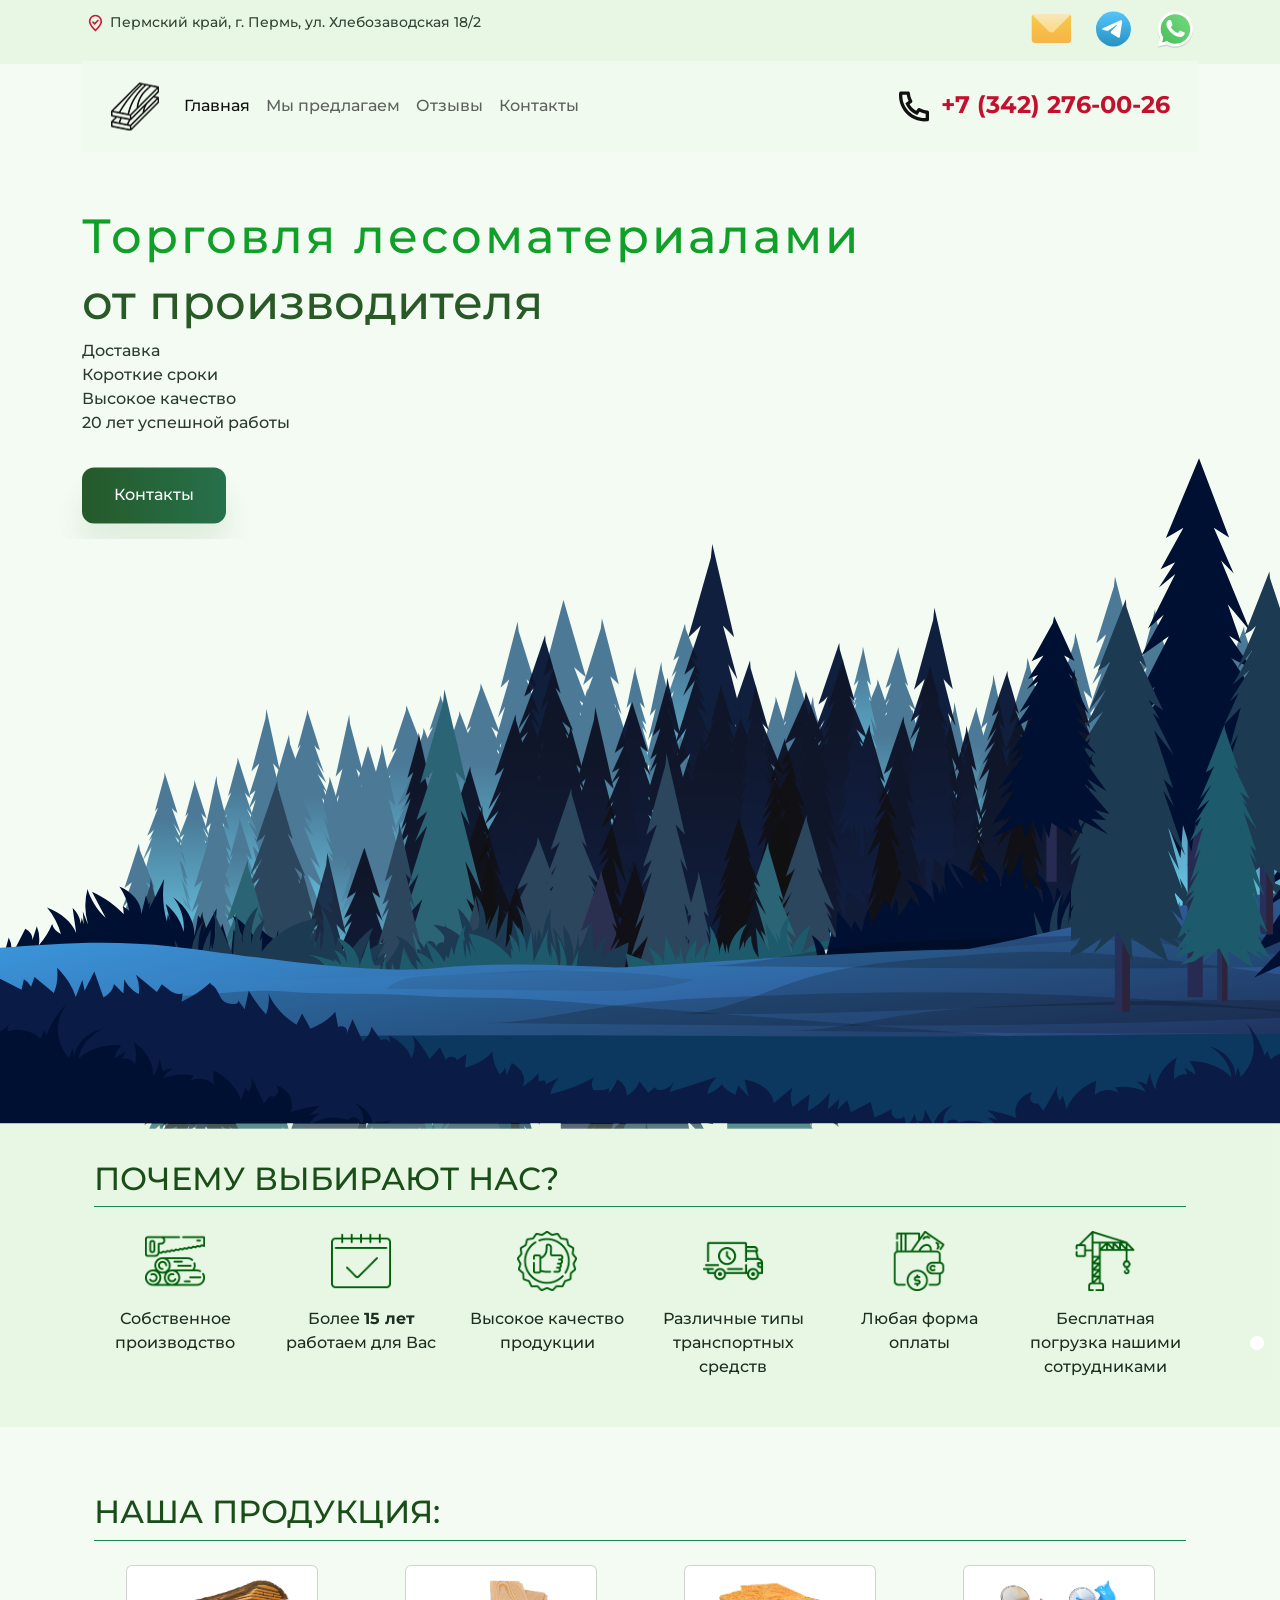
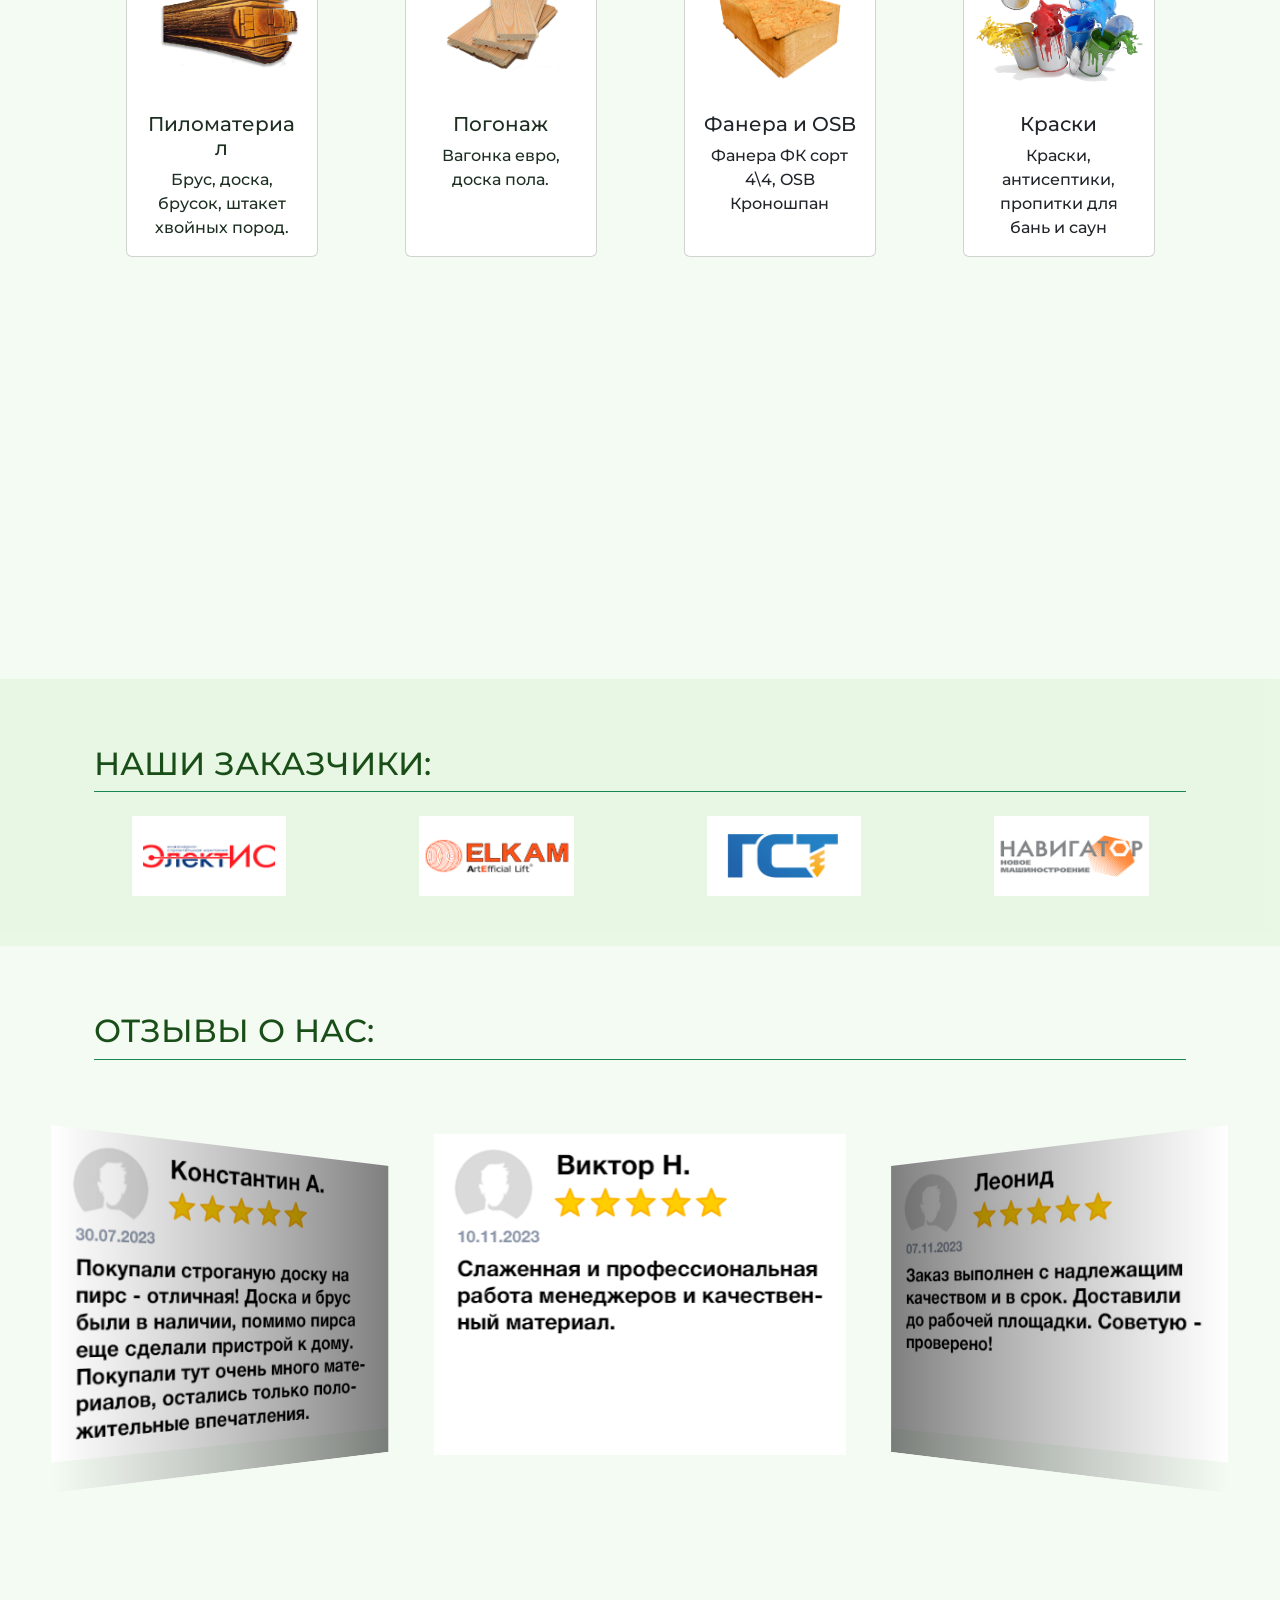
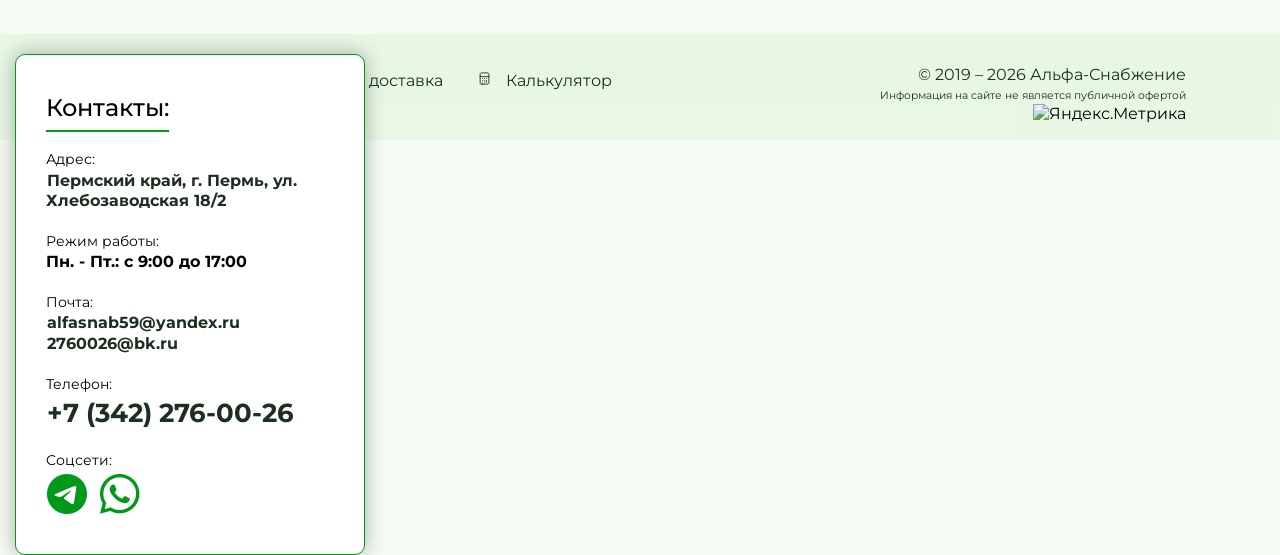
==== commit db4b0b2f: "fix: swiper loop warning, correct slide tags" ====
--- a/index.html
+++ b/index.html
@@ -418,33 +418,33 @@
 
       <div class="swiper mySwiper">
         <div class="swiper-wrapper">
-          <swiper-slide>
-            <img src="assets/img/reviews/reviews1.png" />
-          </swiper-slide>
-          <swiper-slide>
-            <img src="assets/img/reviews/reviews2.png" />
-          </swiper-slide>
-          <swiper-slide>
-            <img src="assets/img/reviews/reviews3.png" />
-          </swiper-slide>
-          <swiper-slide>
-            <img src="assets/img/reviews/reviews4.png" />
-          </swiper-slide>
-          <swiper-slide>
-            <img src="assets/img/reviews/reviews5.png" />
-          </swiper-slide>
-          <swiper-slide>
-            <img src="assets/img/reviews/reviews6.png" />
-          </swiper-slide>
-          <swiper-slide>
-            <img src="assets/img/reviews/reviews7.png" />
-          </swiper-slide>
-          <swiper-slide>
-            <img src="assets/img/reviews/reviews8.png" />
-          </swiper-slide>
-          <swiper-slide>
-            <img src="assets/img/reviews/reviews9.png" />
-          </swiper-slide>
+          <div class="swiper-slide">
+            <img src="assets/img/reviews/reviews1.png" alt="Отзыв 1" />
+          </div>
+          <div class="swiper-slide">
+            <img src="assets/img/reviews/reviews2.png" alt="Отзыв 2" />
+          </div>
+          <div class="swiper-slide">
+            <img src="assets/img/reviews/reviews3.png" alt="Отзыв 3" />
+          </div>
+          <div class="swiper-slide">
+            <img src="assets/img/reviews/reviews4.png" alt="Отзыв 4" />
+          </div>
+          <div class="swiper-slide">
+            <img src="assets/img/reviews/reviews5.png" alt="Отзыв 5" />
+          </div>
+          <div class="swiper-slide">
+            <img src="assets/img/reviews/reviews6.png" alt="Отзыв 6" />
+          </div>
+          <div class="swiper-slide">
+            <img src="assets/img/reviews/reviews7.png" alt="Отзыв 7" />
+          </div>
+          <div class="swiper-slide">
+            <img src="assets/img/reviews/reviews8.png" alt="Отзыв 8" />
+          </div>
+          <div class="swiper-slide">
+            <img src="assets/img/reviews/reviews9.png" alt="Отзыв 9" />
+          </div>
         </div>
       </div>
     </section>
@@ -586,12 +586,12 @@
   <!--=============== SWIPER ===============-->
   <script src="https://cdn.jsdelivr.net/npm/swiper@11/swiper-bundle.min.js"></script>
   <!-- Initialize Swiper -->
-    <script>
+  <script>
     var swiper = new Swiper(".mySwiper", {
       effect: "coverflow",
       grabCursor: true,
       centeredSlides: true,
-      slidesPerView: "auto",
+      slidesPerView: 1,
       coverflowEffect: {
         rotate: 50,
         stretch: 0,
@@ -599,28 +599,15 @@
         modifier: 1,
         slideShadows: true,
       },
-      loop: true,
-      loopFillGroupWithBlank: false, // Отключаем заполнение пустыми слайдами
-      slidesPerGroup: 1, // Устанавливаем значение 1
-      //slidesPerView: 1, // Ограничиваем количество видимых слайдов
-      spaceBetween: 30, // Добавляем пространство между слайдами
-    });</script>
-  <!-- <script>
-    var swiper = new Swiper(".mySwiper", {
-      effect: "coverflow",
-      grabCursor: true,
-      centeredSlides: true,
-      slidesPerView: "auto",
-      coverflowEffect: {
-        rotate: 50,
-        stretch: 0,
-        depth: 100,
-        modifier: 1,
-        slideShadows: true,
+      breakpoints: {
+        576: { slidesPerView: 2 },
+        992: { slidesPerView: 3 }
       },
       loop: true,
+      loopedSlides: 9,
+      spaceBetween: 20,
     });
-  </script> -->
+  </script>
   <!--=============== BRAND CAROUSEL ===============-->
   <script type="text/javascript" src="assets/js/libs.js" defer></script>
   <script type="text/javascript" src="assets/js/common.js" defer></script>
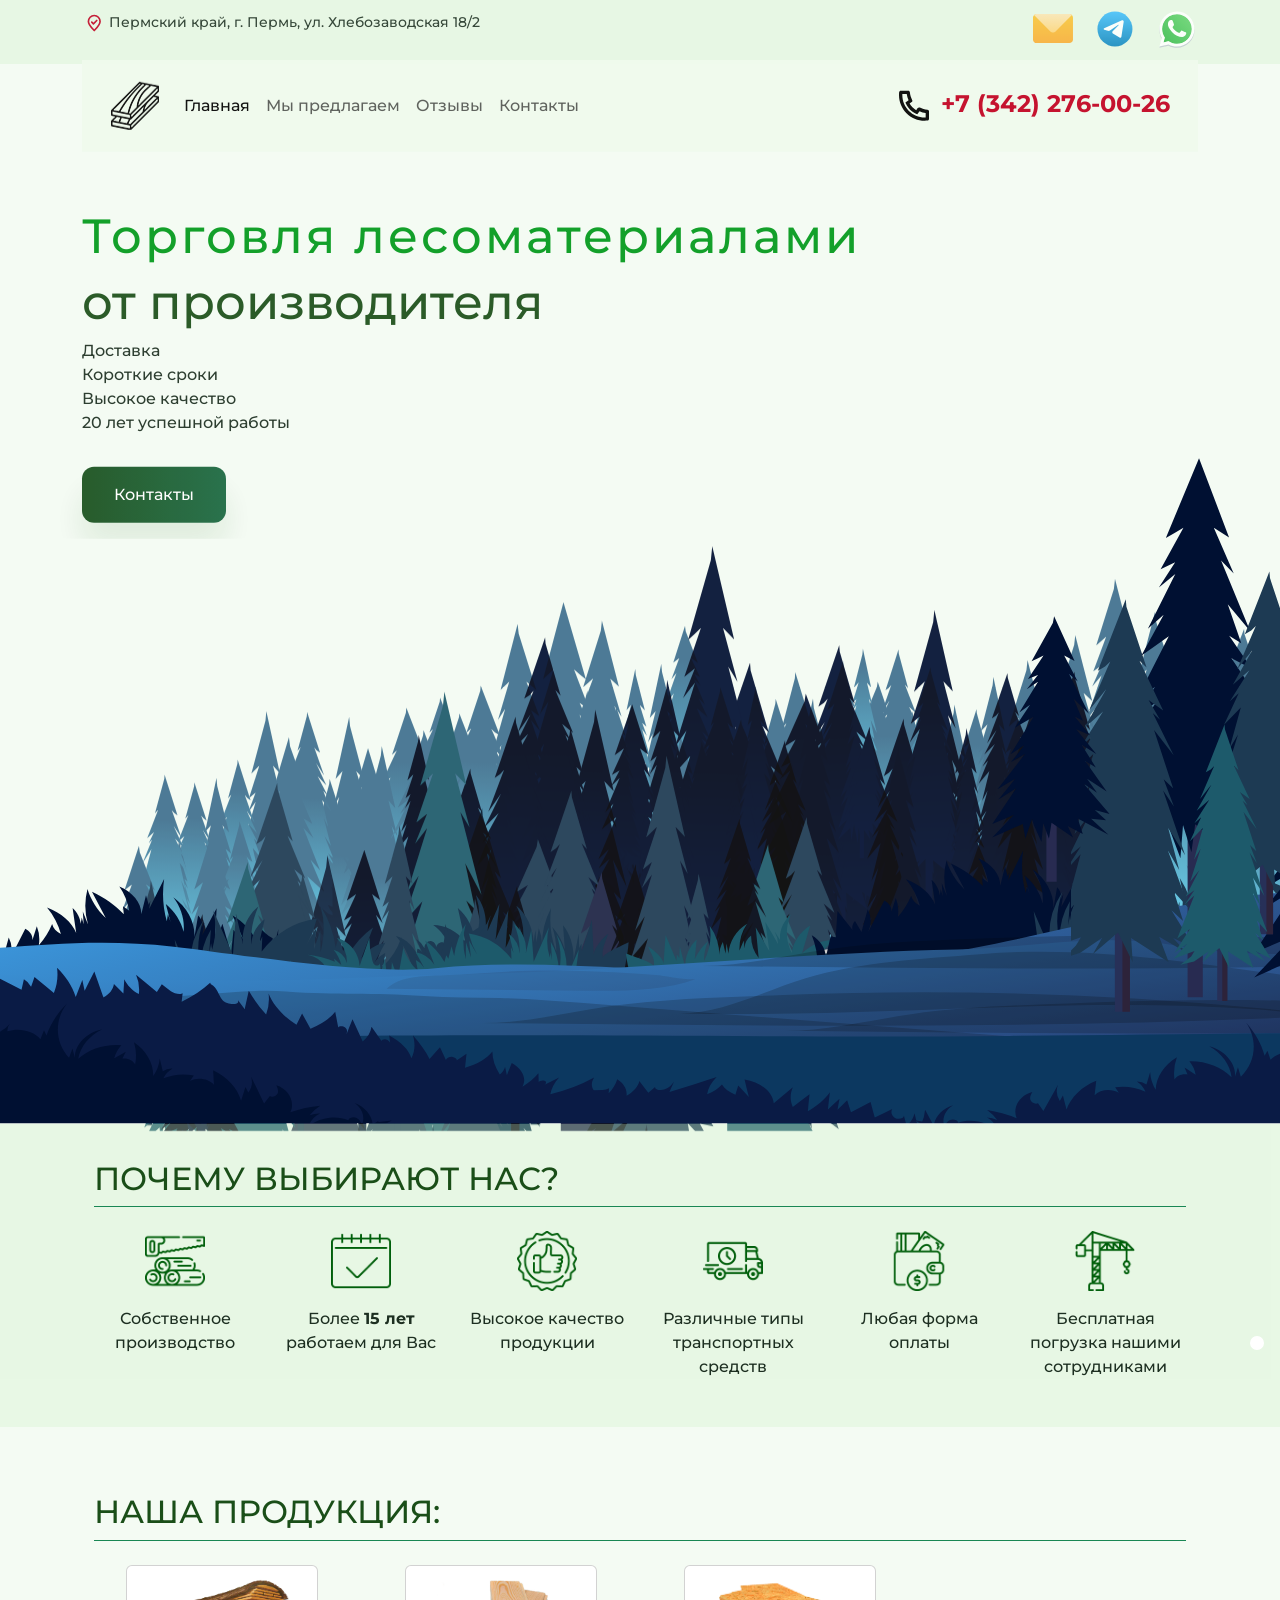
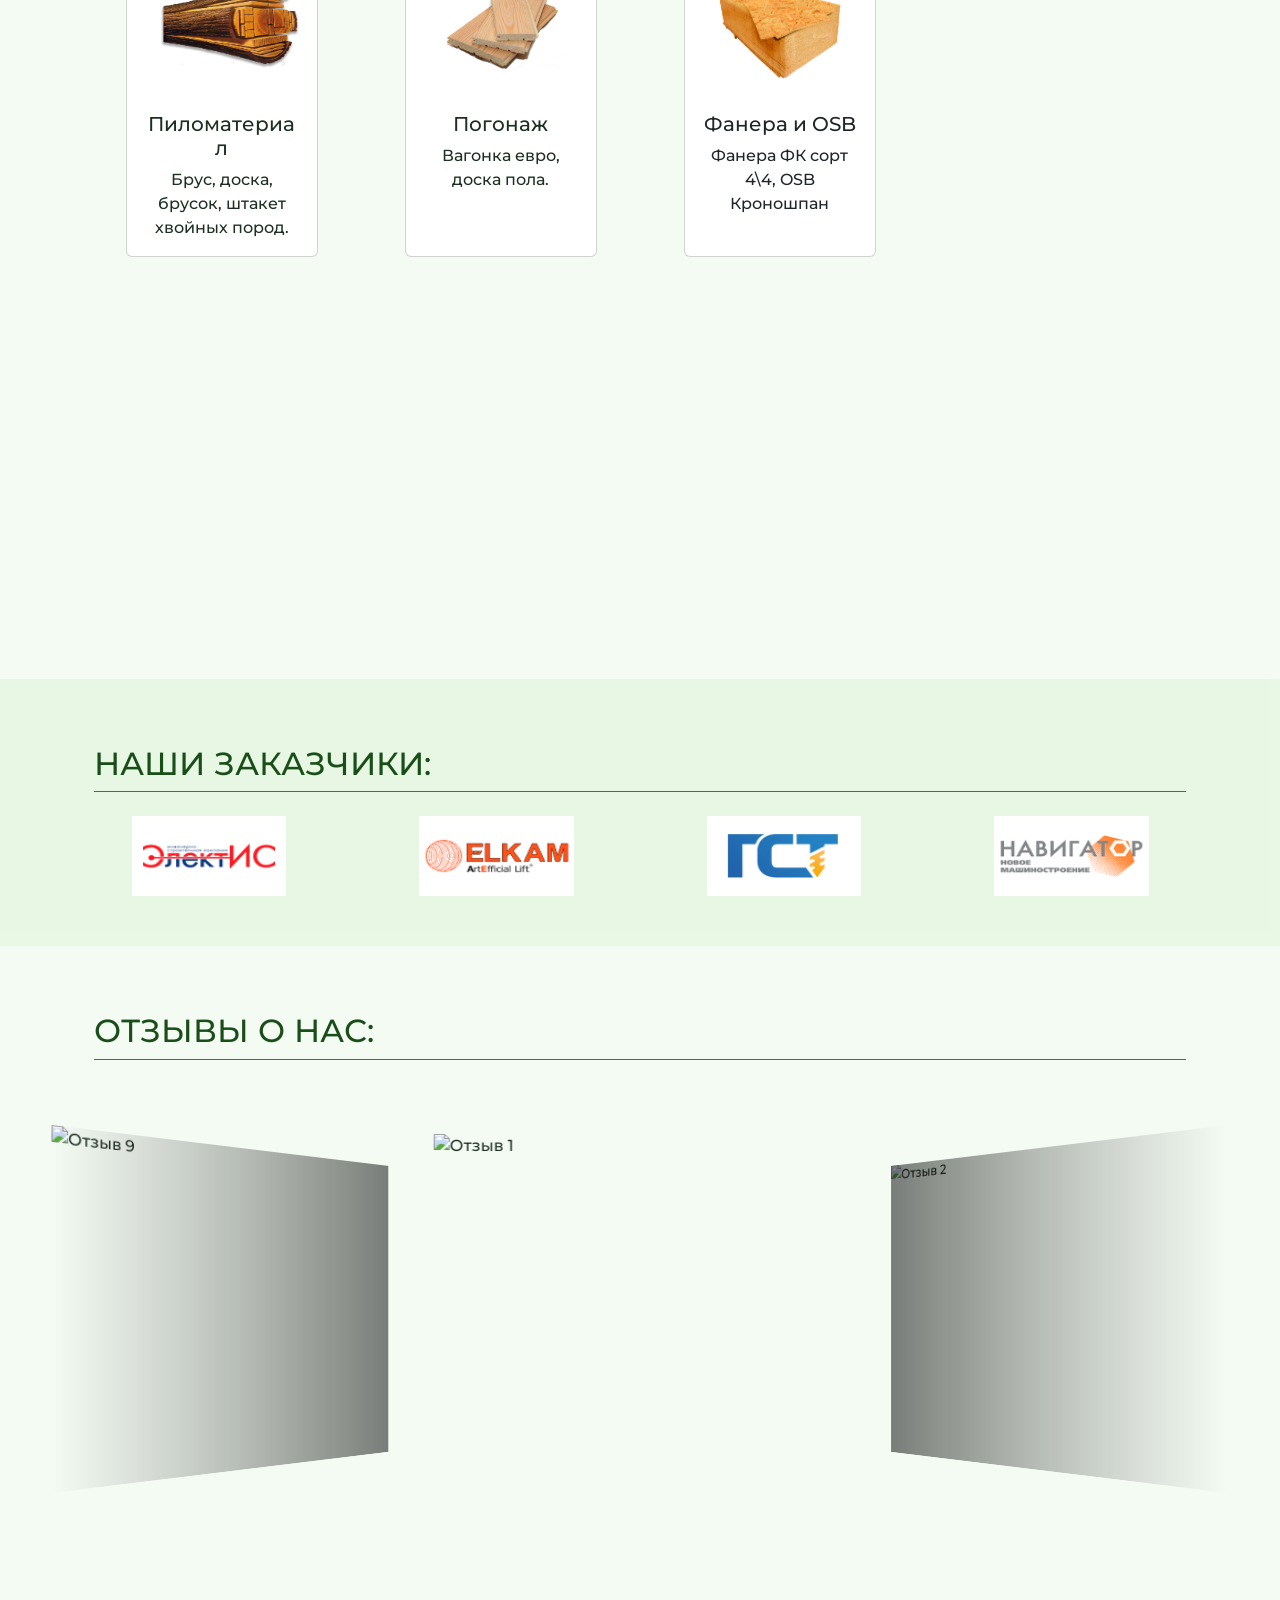
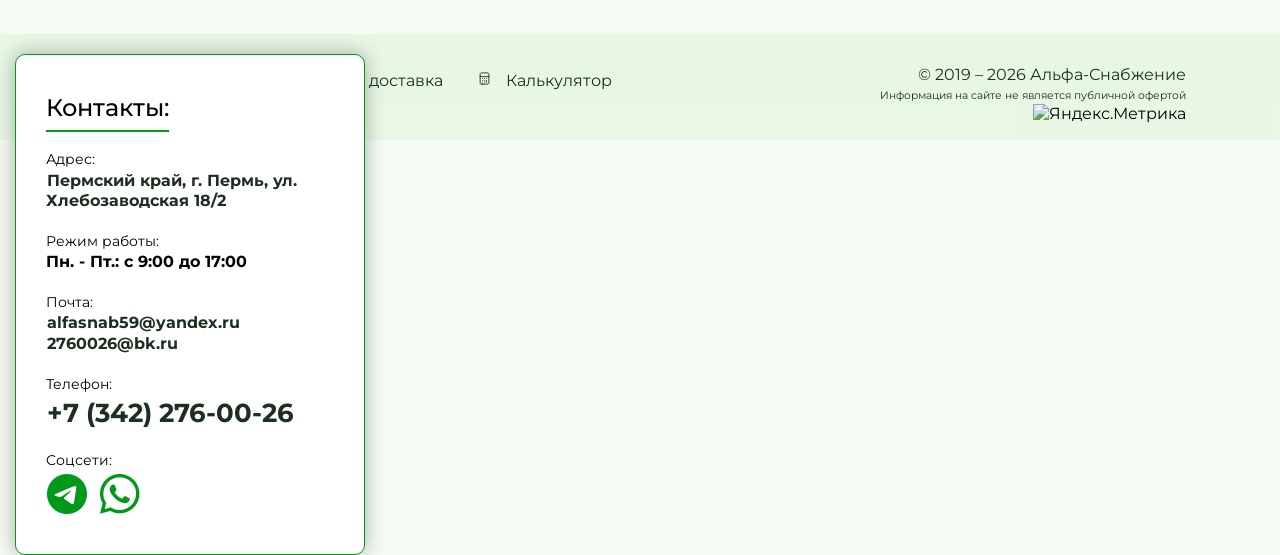
==== commit 07c3980e: "perf: switch reviews images from PNG to WebP (-41% size)" ====
--- a/index.html
+++ b/index.html
@@ -419,31 +419,31 @@
       <div class="swiper mySwiper">
         <div class="swiper-wrapper">
           <div class="swiper-slide">
-            <img src="assets/img/reviews/reviews1.png" alt="Отзыв 1" />
-          </div>
-          <div class="swiper-slide">
-            <img src="assets/img/reviews/reviews2.png" alt="Отзыв 2" />
-          </div>
-          <div class="swiper-slide">
-            <img src="assets/img/reviews/reviews3.png" alt="Отзыв 3" />
-          </div>
-          <div class="swiper-slide">
-            <img src="assets/img/reviews/reviews4.png" alt="Отзыв 4" />
-          </div>
-          <div class="swiper-slide">
-            <img src="assets/img/reviews/reviews5.png" alt="Отзыв 5" />
-          </div>
-          <div class="swiper-slide">
-            <img src="assets/img/reviews/reviews6.png" alt="Отзыв 6" />
-          </div>
-          <div class="swiper-slide">
-            <img src="assets/img/reviews/reviews7.png" alt="Отзыв 7" />
-          </div>
-          <div class="swiper-slide">
-            <img src="assets/img/reviews/reviews8.png" alt="Отзыв 8" />
-          </div>
-          <div class="swiper-slide">
-            <img src="assets/img/reviews/reviews9.png" alt="Отзыв 9" />
+            <img src="assets/img/reviews/reviews1.webp" alt="Отзыв 1" />
+          </div>
+          <div class="swiper-slide">
+            <img src="assets/img/reviews/reviews2.webp" alt="Отзыв 2" />
+          </div>
+          <div class="swiper-slide">
+            <img src="assets/img/reviews/reviews3.webp" alt="Отзыв 3" />
+          </div>
+          <div class="swiper-slide">
+            <img src="assets/img/reviews/reviews4.webp" alt="Отзыв 4" />
+          </div>
+          <div class="swiper-slide">
+            <img src="assets/img/reviews/reviews5.webp" alt="Отзыв 5" />
+          </div>
+          <div class="swiper-slide">
+            <img src="assets/img/reviews/reviews6.webp" alt="Отзыв 6" />
+          </div>
+          <div class="swiper-slide">
+            <img src="assets/img/reviews/reviews7.webp" alt="Отзыв 7" />
+          </div>
+          <div class="swiper-slide">
+            <img src="assets/img/reviews/reviews8.webp" alt="Отзыв 8" />
+          </div>
+          <div class="swiper-slide">
+            <img src="assets/img/reviews/reviews9.webp" alt="Отзыв 9" />
           </div>
         </div>
       </div>
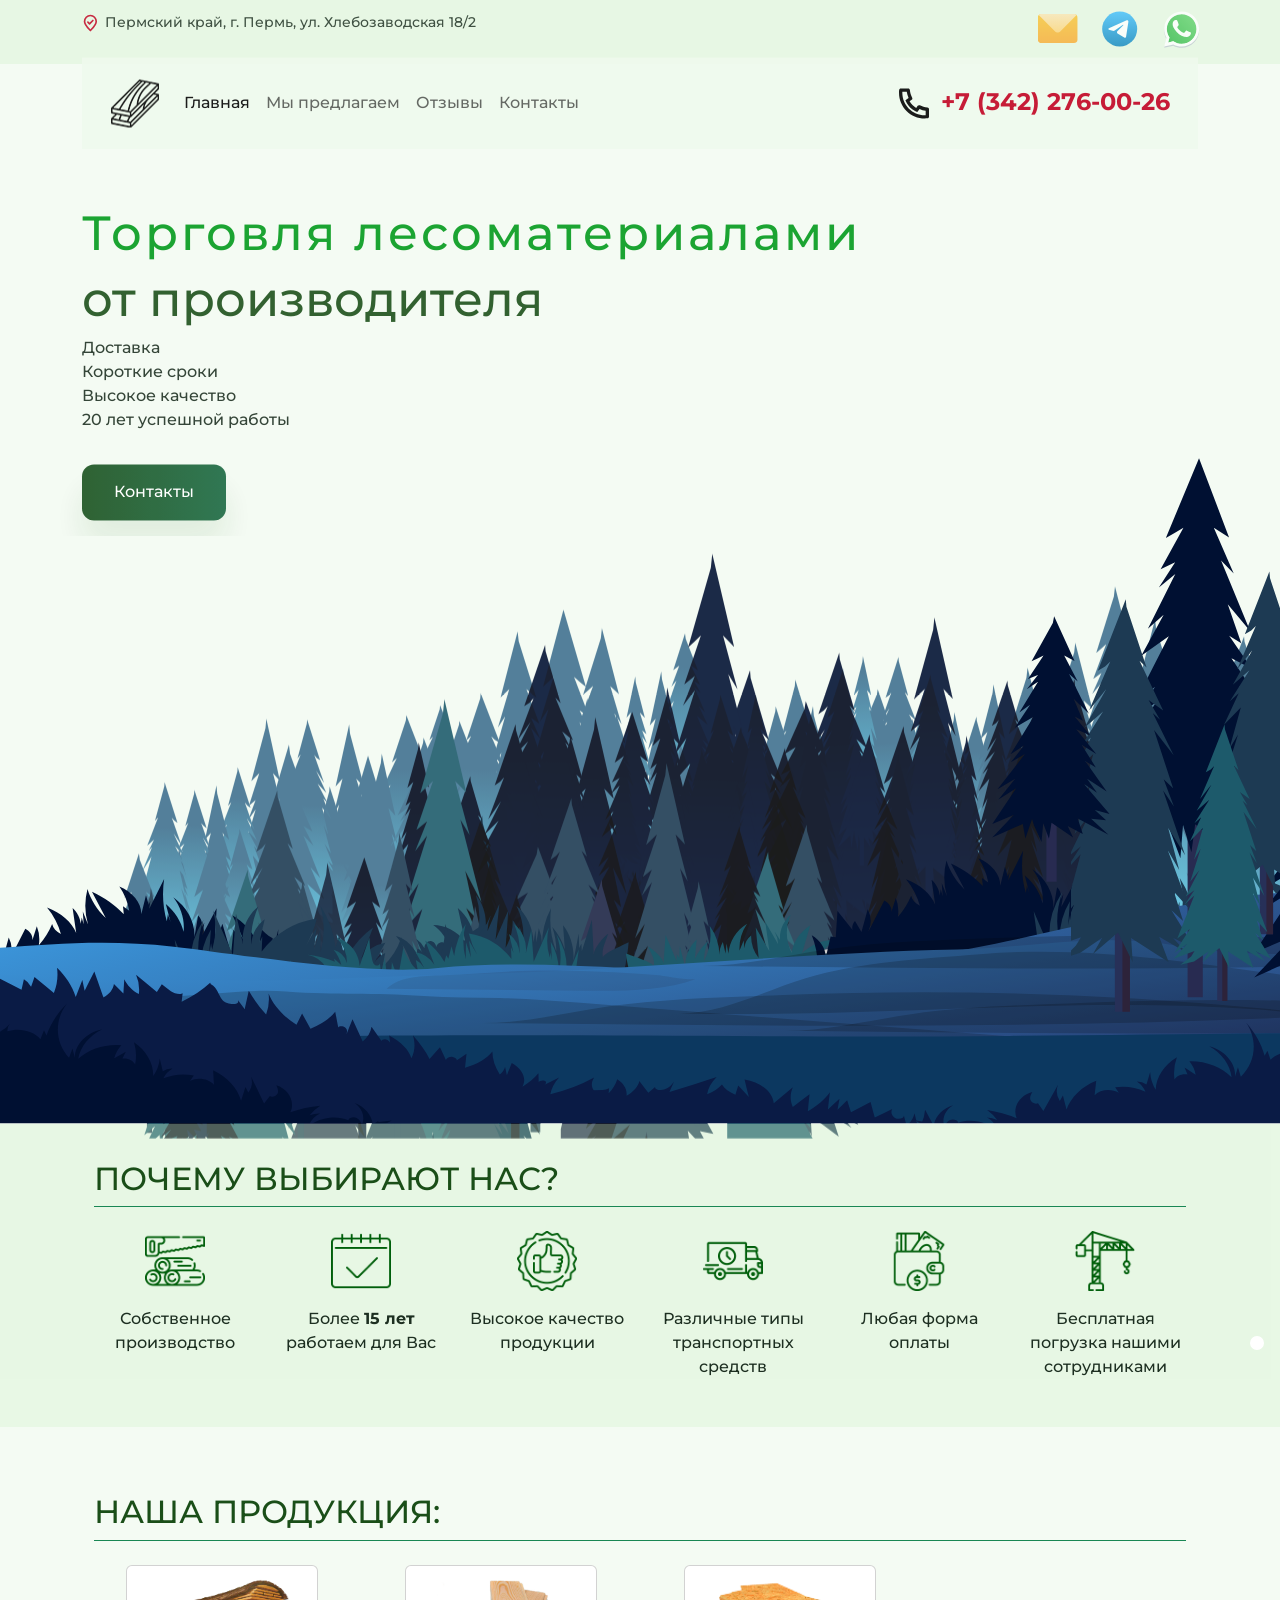
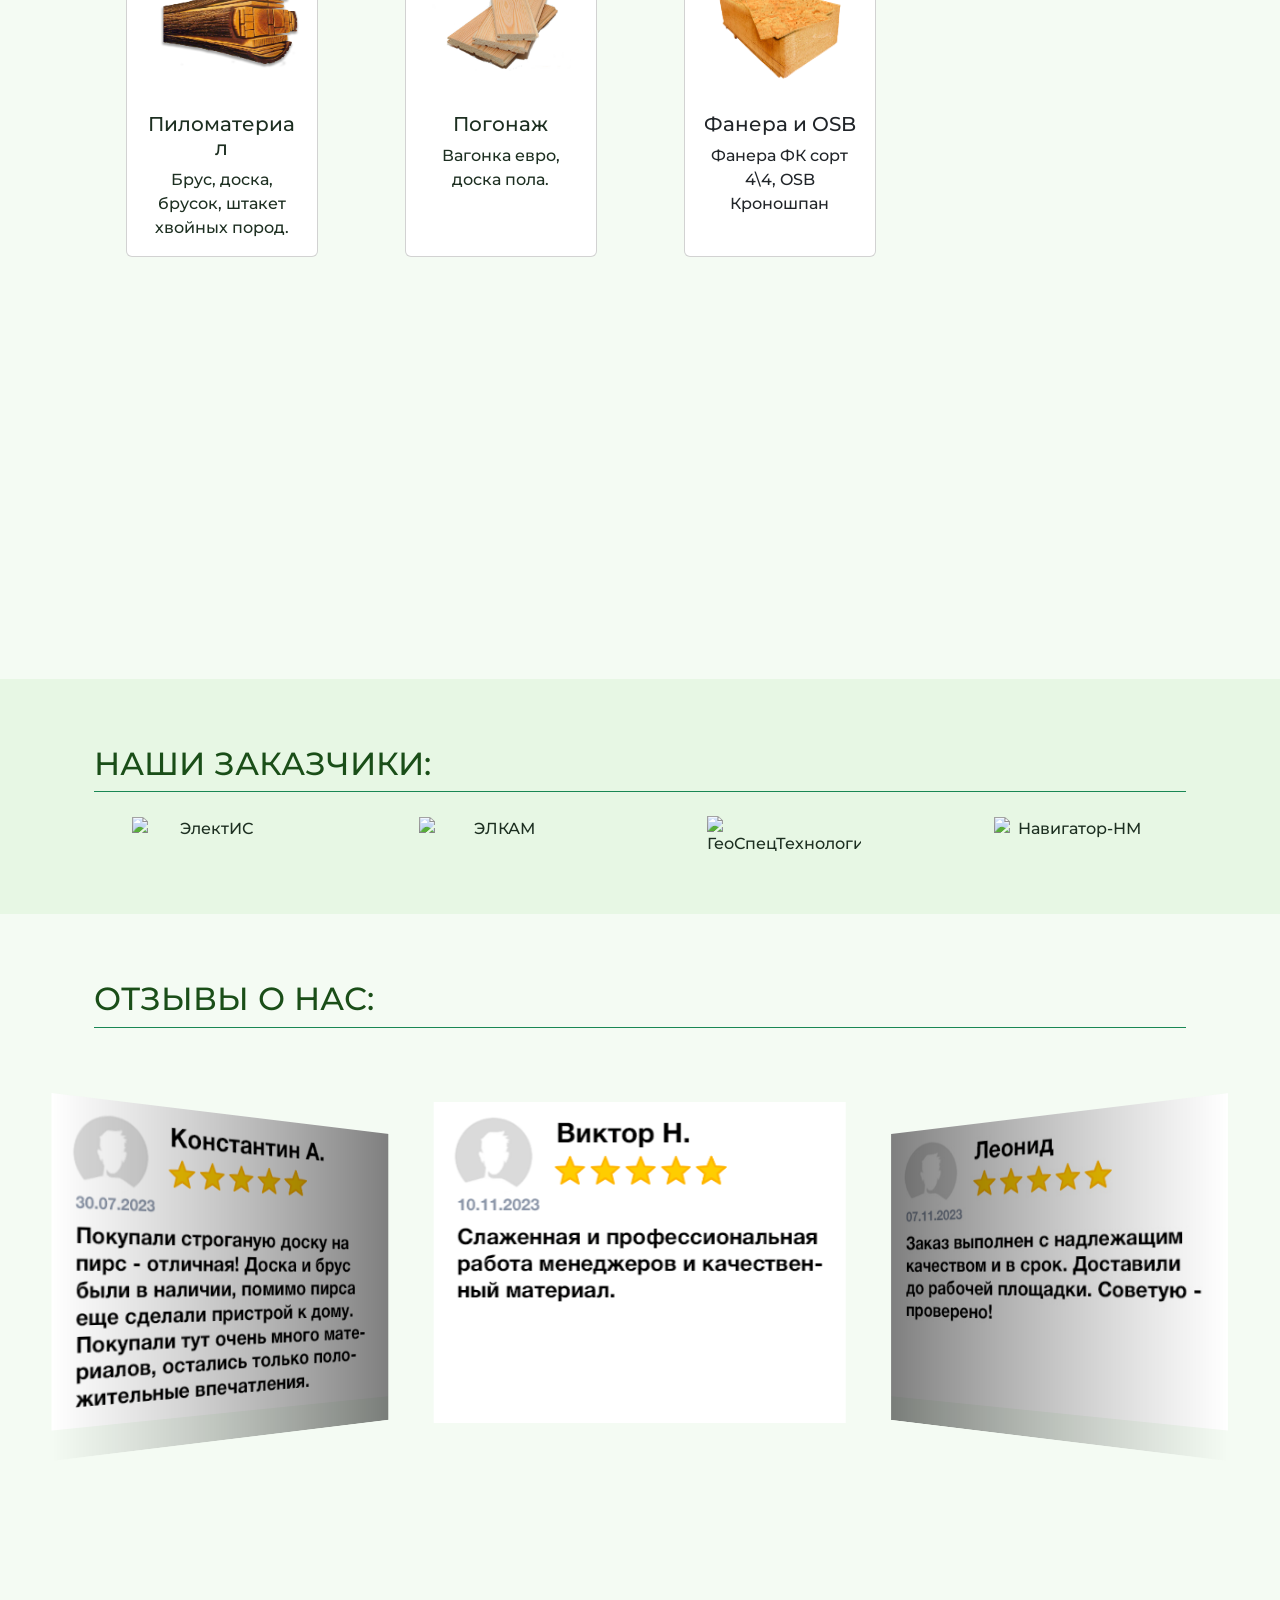
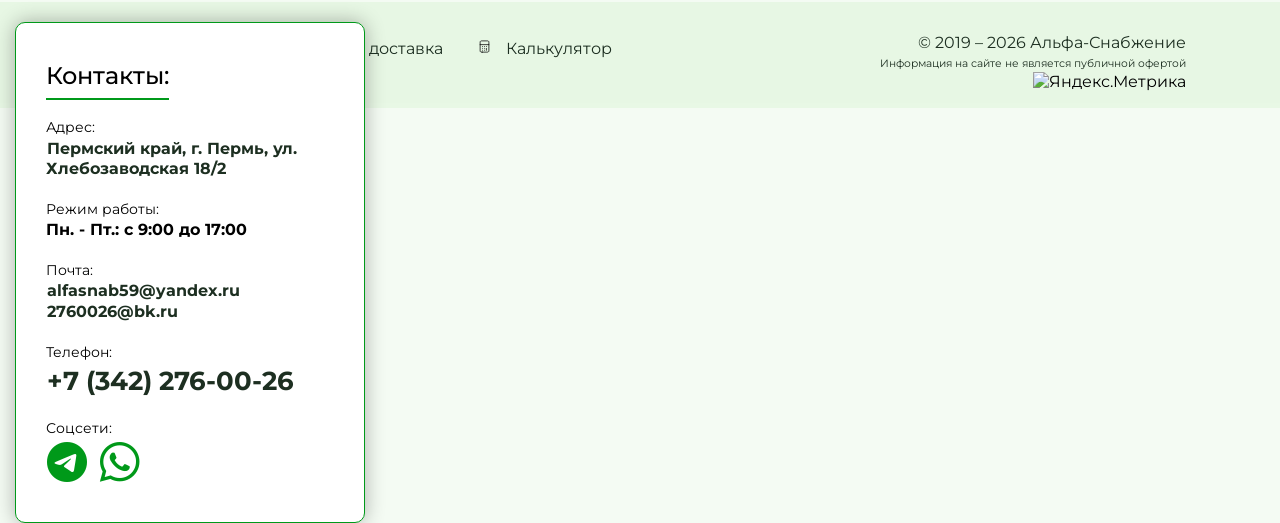
==== commit 9f18926f: "perf: switch client logos from PNG to WebP" ====
--- a/index.html
+++ b/index.html
@@ -364,47 +364,47 @@
         <div class="carousel-brands">
           <div class="carousl-brand">
             <a href="#">
-              <img src="assets/img/clients/elektis.png" alt="ЭлектИС">
-            </a>
-          </div>
-          <div class="carousl-brand">
-            <a href="#">
-              <img src="assets/img/clients/elkam.png" alt="ЭЛКАМ">
-            </a>
-          </div>
-          <div class="carousl-brand">
-            <a href="#">
-              <img src="assets/img/clients/gst.png" alt="ГеоСпецТехнологии">
-            </a>
-          </div>
-          <div class="carousl-brand">
-            <a href="#">
-              <img src="assets/img/clients/navigator-nm.png" alt="Навигатор-НМ">
-            </a>
-          </div>
-          <div class="carousl-brand">
-            <a href="#">
-              <img src="assets/img/clients/nedra.png" alt="Недра">
-            </a>
-          </div>
-          <div class="carousl-brand">
-            <a href="#">
-              <img src="assets/img/clients/rosinteh.png" alt="Росинтех">
-            </a>
-          </div>
-          <div class="carousl-brand">
-            <a href="#">
-              <img src="assets/img/clients/saturn.png" alt="Сатурн-Р">
-            </a>
-          </div>
-          <div class="carousl-brand">
-            <a href="#">
-              <img src="assets/img/clients/stroykom.png" alt="Строй-Комплекс">
-            </a>
-          </div>
-          <div class="carousl-brand">
-            <a href="#">
-              <img src="assets/img/clients/teplogaz.png" alt="Теплогаз">
+              <img src="assets/img/clients/elektis.webp" alt="ЭлектИС">
+            </a>
+          </div>
+          <div class="carousl-brand">
+            <a href="#">
+              <img src="assets/img/clients/elkam.webp" alt="ЭЛКАМ">
+            </a>
+          </div>
+          <div class="carousl-brand">
+            <a href="#">
+              <img src="assets/img/clients/gst.webp" alt="ГеоСпецТехнологии">
+            </a>
+          </div>
+          <div class="carousl-brand">
+            <a href="#">
+              <img src="assets/img/clients/navigator-nm.webp" alt="Навигатор-НМ">
+            </a>
+          </div>
+          <div class="carousl-brand">
+            <a href="#">
+              <img src="assets/img/clients/nedra.webp" alt="Недра">
+            </a>
+          </div>
+          <div class="carousl-brand">
+            <a href="#">
+              <img src="assets/img/clients/rosinteh.webp" alt="Росинтех">
+            </a>
+          </div>
+          <div class="carousl-brand">
+            <a href="#">
+              <img src="assets/img/clients/saturn.webp" alt="Сатурн-Р">
+            </a>
+          </div>
+          <div class="carousl-brand">
+            <a href="#">
+              <img src="assets/img/clients/stroykom.webp" alt="Строй-Комплекс">
+            </a>
+          </div>
+          <div class="carousl-brand">
+            <a href="#">
+              <img src="assets/img/clients/teplogaz.webp" alt="Теплогаз">
             </a>
           </div>
         </div>
@@ -419,31 +419,31 @@
       <div class="swiper mySwiper">
         <div class="swiper-wrapper">
           <div class="swiper-slide">
-            <img src="assets/img/reviews/reviews1.webp" alt="Отзыв 1" />
-          </div>
-          <div class="swiper-slide">
-            <img src="assets/img/reviews/reviews2.webp" alt="Отзыв 2" />
-          </div>
-          <div class="swiper-slide">
-            <img src="assets/img/reviews/reviews3.webp" alt="Отзыв 3" />
-          </div>
-          <div class="swiper-slide">
-            <img src="assets/img/reviews/reviews4.webp" alt="Отзыв 4" />
-          </div>
-          <div class="swiper-slide">
-            <img src="assets/img/reviews/reviews5.webp" alt="Отзыв 5" />
-          </div>
-          <div class="swiper-slide">
-            <img src="assets/img/reviews/reviews6.webp" alt="Отзыв 6" />
-          </div>
-          <div class="swiper-slide">
-            <img src="assets/img/reviews/reviews7.webp" alt="Отзыв 7" />
-          </div>
-          <div class="swiper-slide">
-            <img src="assets/img/reviews/reviews8.webp" alt="Отзыв 8" />
-          </div>
-          <div class="swiper-slide">
-            <img src="assets/img/reviews/reviews9.webp" alt="Отзыв 9" />
+            <img src="assets/img/reviews/reviews1.png" alt="Отзыв 1" />
+          </div>
+          <div class="swiper-slide">
+            <img src="assets/img/reviews/reviews2.png" alt="Отзыв 2" />
+          </div>
+          <div class="swiper-slide">
+            <img src="assets/img/reviews/reviews3.png" alt="Отзыв 3" />
+          </div>
+          <div class="swiper-slide">
+            <img src="assets/img/reviews/reviews4.png" alt="Отзыв 4" />
+          </div>
+          <div class="swiper-slide">
+            <img src="assets/img/reviews/reviews5.png" alt="Отзыв 5" />
+          </div>
+          <div class="swiper-slide">
+            <img src="assets/img/reviews/reviews6.png" alt="Отзыв 6" />
+          </div>
+          <div class="swiper-slide">
+            <img src="assets/img/reviews/reviews7.png" alt="Отзыв 7" />
+          </div>
+          <div class="swiper-slide">
+            <img src="assets/img/reviews/reviews8.png" alt="Отзыв 8" />
+          </div>
+          <div class="swiper-slide">
+            <img src="assets/img/reviews/reviews9.png" alt="Отзыв 9" />
           </div>
         </div>
       </div>
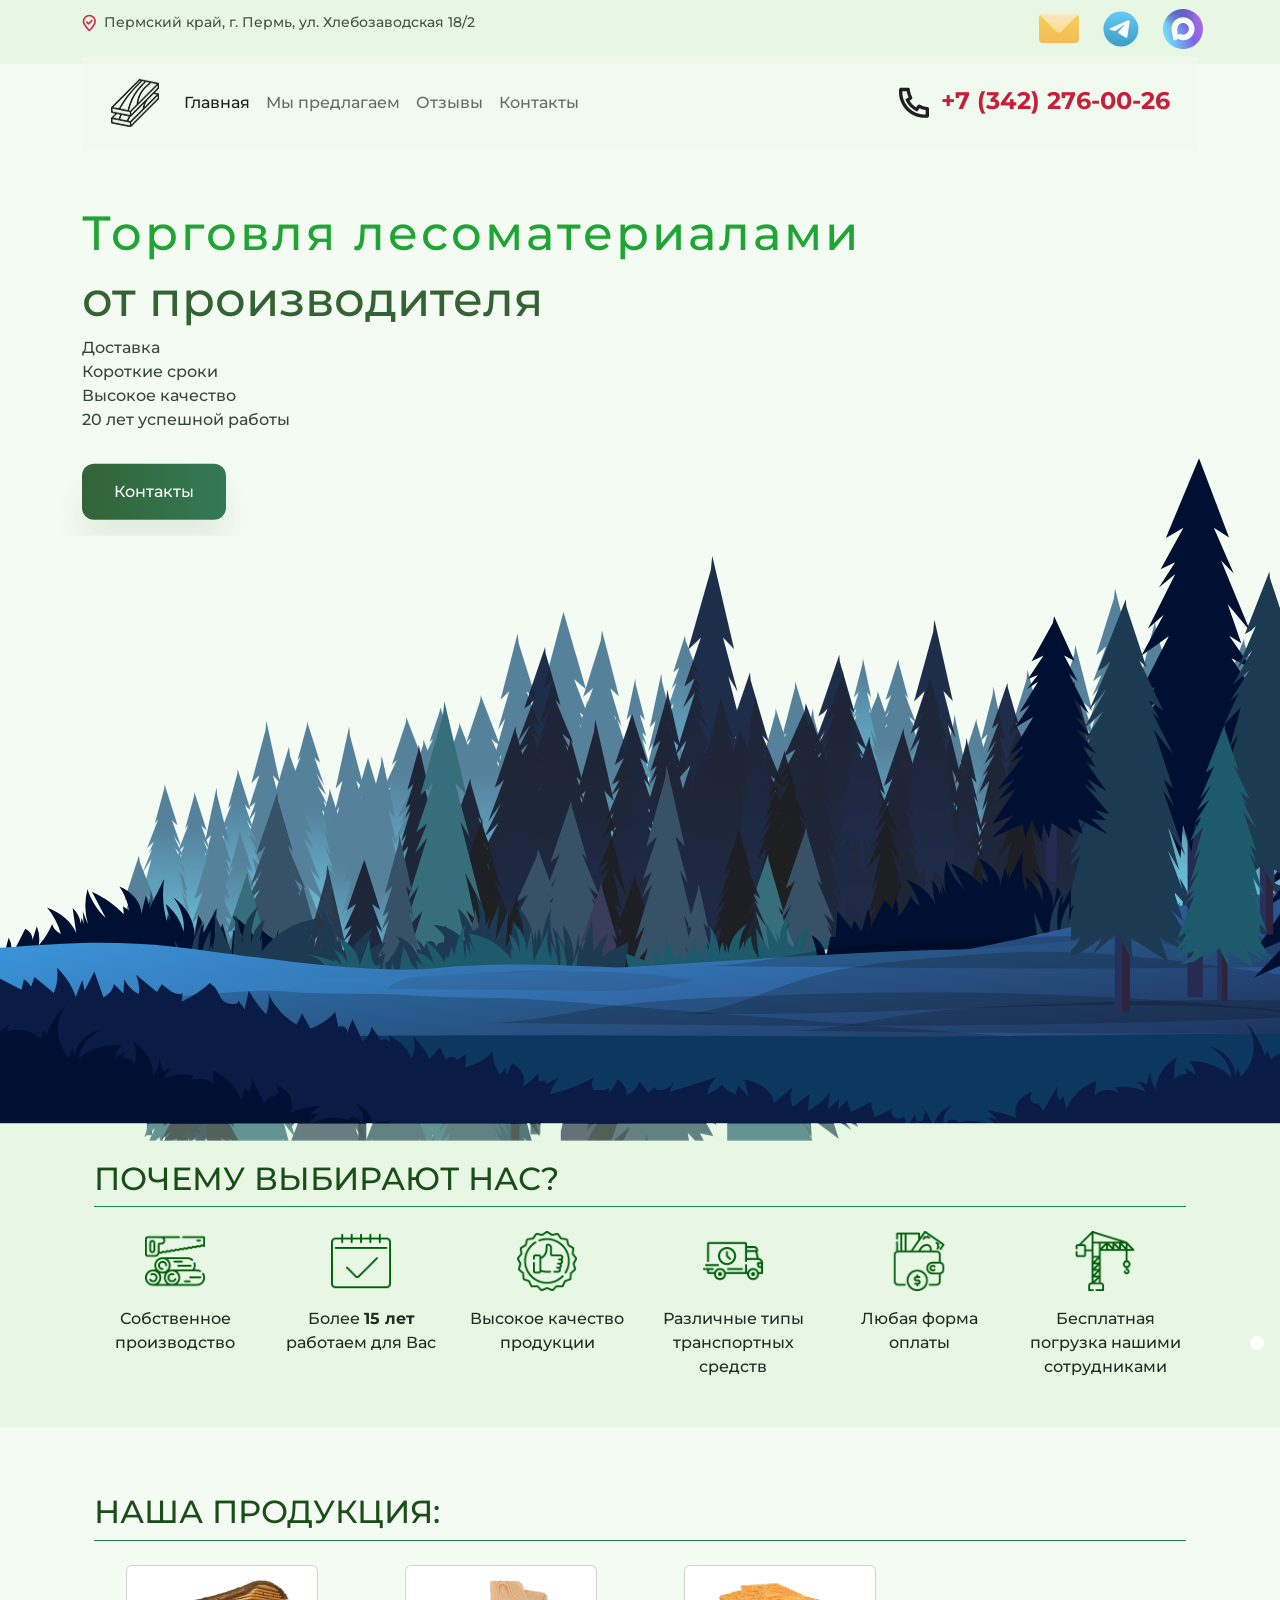
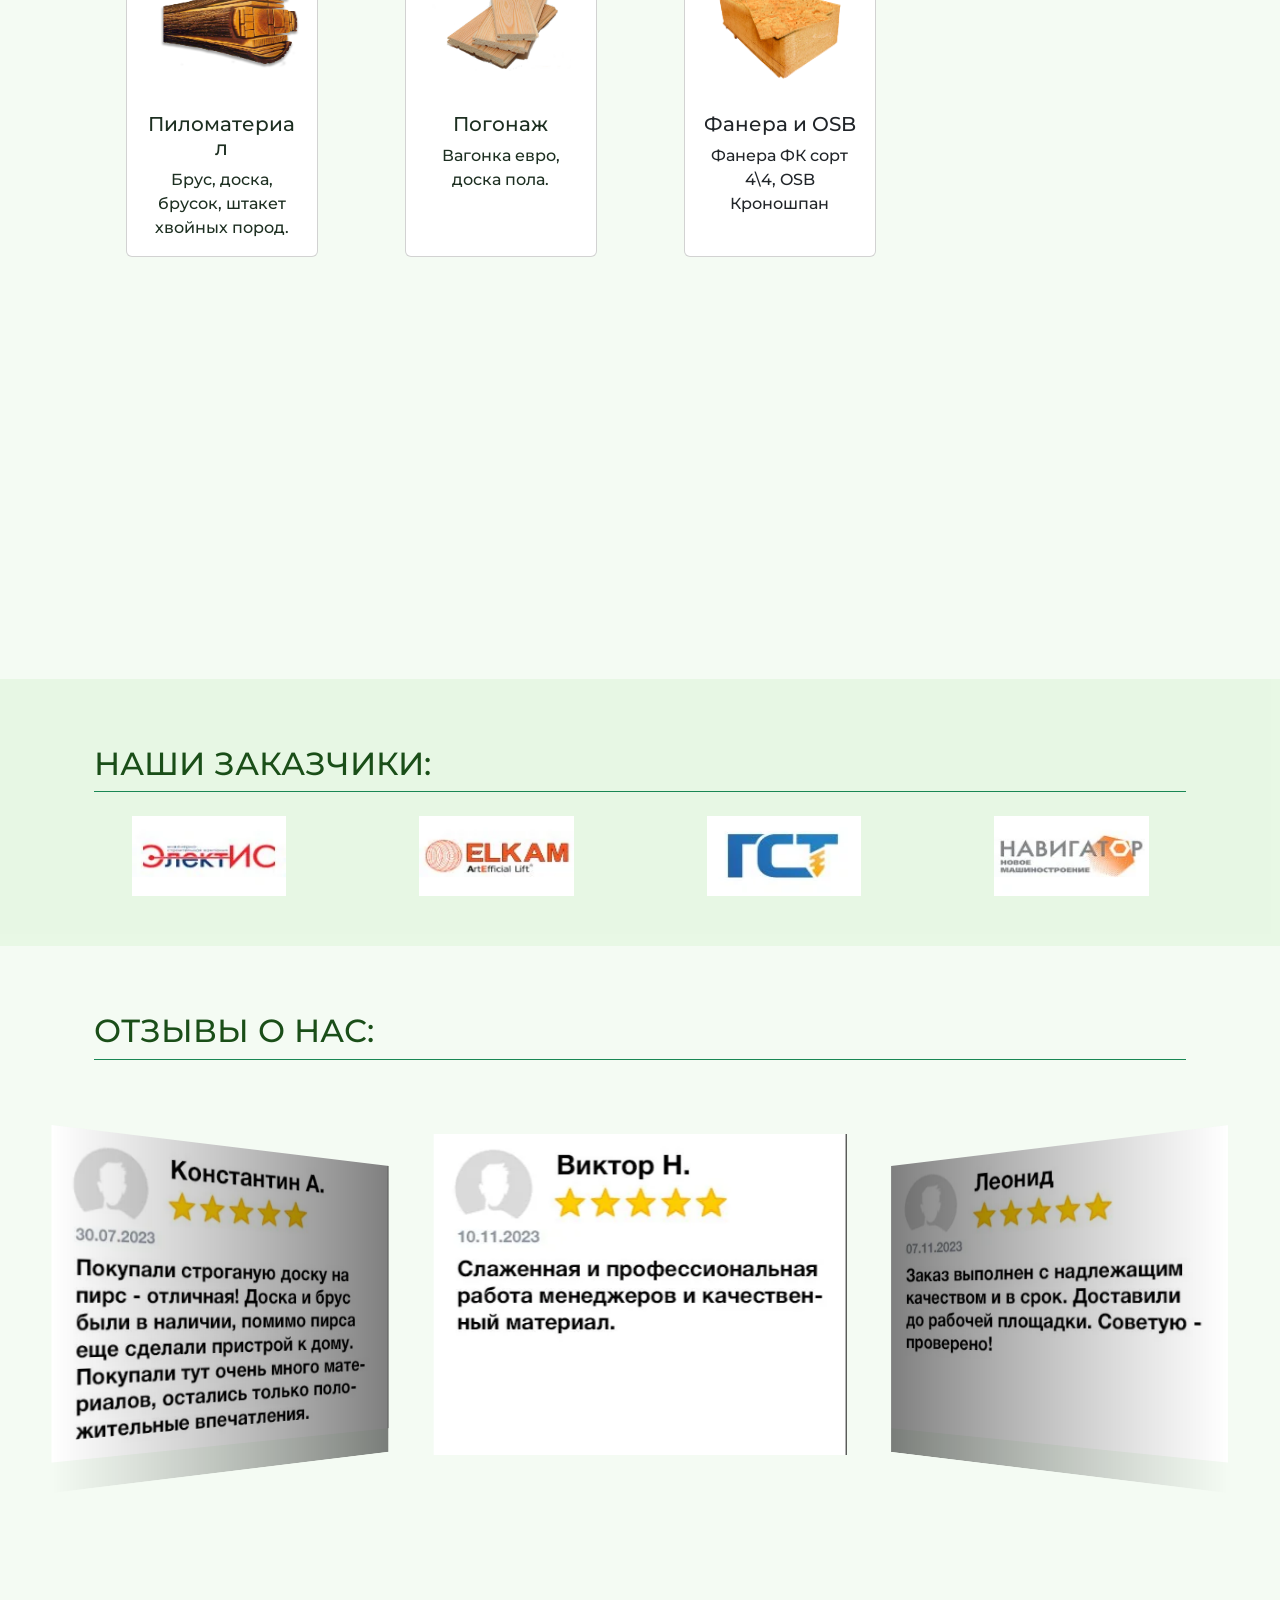
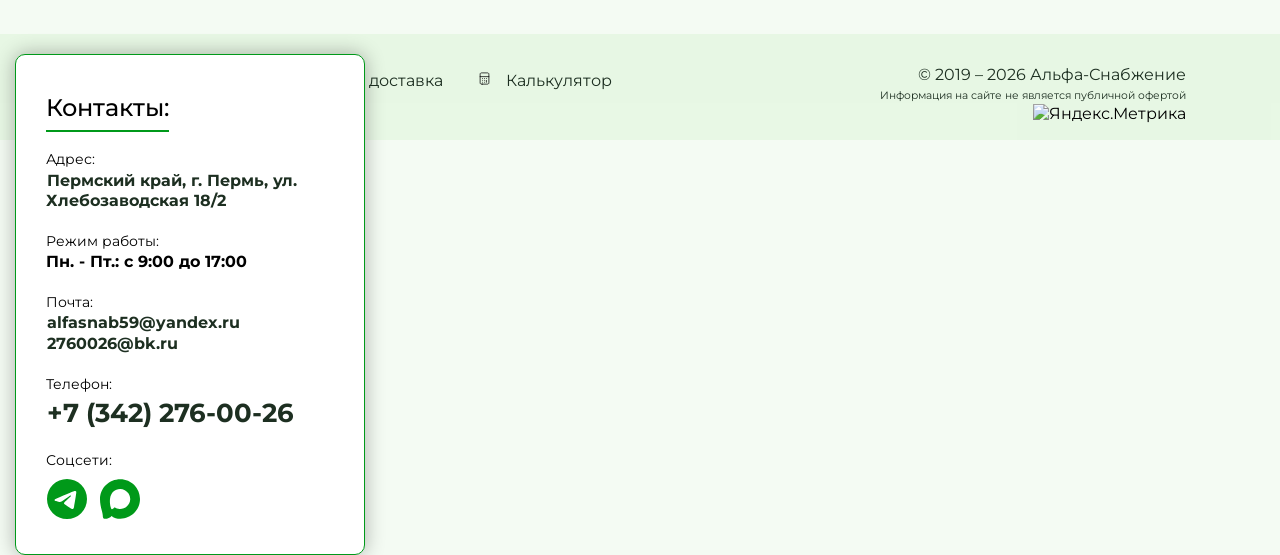
==== commit 0a63e435: "seo: sitemap, robots, schema, prices, 404" ====
--- a/index.html
+++ b/index.html
@@ -38,7 +38,7 @@
   <meta property="og:url" content="https://alfasnab59.ru">
   <meta property="og:title" content="Пиломатериалы в Перми от производителя | Альфа-Снабжение">
   <meta property="og:description" content="Брус, доска, вагонка, доска пола — собственное производство. Более 15 лет на рынке. Доставка по Перми и области.">
-  <meta property="og:image" content="https://alfasnab59.ru/assets/img/logo.png">
+  <meta property="og:image" content="https://alfasnab59.ru/assets/img/logo.webp">
   <!-- Twitter Card -->
   <meta name="twitter:card" content="summary">
   <meta name="twitter:title" content="Пиломатериалы в Перми от производителя | Альфа-Снабжение">
@@ -59,7 +59,7 @@
     "@context": "https://schema.org",
     "@type": "LocalBusiness",
     "name": "Альфа-Снабжение",
-    "description": "Производство и продажа пиломатериалов в Перми: брус, доска, вагонка, доска пола.",
+    "description": "Производство и продажа пиломатериалов в Перми: брус, доска, вагонка, доска пола. Более 20 лет на рынке.",
     "url": "https://alfasnab59.ru",
     "telephone": "+73422760026",
     "email": "alfasnab59@yandex.ru",
@@ -67,12 +67,23 @@
       "@type": "PostalAddress",
       "streetAddress": "ул. Хлебозаводская, 18/2",
       "addressLocality": "Пермь",
+      "addressRegion": "Пермский край",
       "postalCode": "614025",
       "addressCountry": "RU"
     },
+    "geo": {
+      "@type": "GeoCoordinates",
+      "latitude": 58.0105,
+      "longitude": 56.2502
+    },
     "openingHours": "Mo-Fr 09:00-17:00",
     "priceRange": "$$",
-    "image": "https://alfasnab59.ru/assets/img/logo.png"
+    "image": "https://alfasnab59.ru/assets/img/logo.webp",
+    "sameAs": [
+      "https://t.me/wormls",
+      "https://2gis.ru/perm"
+    ],
+    "hasMap": "https://yandex.ru/maps/-/CDvneCnF"
   }
   </script>
   <script type="application/ld+json">
@@ -131,9 +142,9 @@
               <li><a href="https://t.me/wormls" rel="nofollow"
                   onclick="ym(90927434, 'reachGoal', 'extLink', {'link': 'telegram', 'block':'top'});return true;">
                   <img src="assets/img/telegram.svg" alt="telegram" class="icon__top"></a></li>
-              <li><a target="_blank" href="https://wa.me/+79024725951" rel="nofollow"
-                  onclick="ym(90927434, 'reachGoal', 'extLink', {'link': 'whatsapp', 'block':'top'});return true;">
-                  <img src="assets/img/whatsapp.svg" alt="whatsapp" class="icon__top"></a></li>
+              <li><a target="_blank" href="https://max.ru/u/f9LHodD0cOJT3T-K8XpdKwNjwqKAjqK21PAw_yBPmv9Dk_K7WTwTkLcTVm8" rel="nofollow"
+                  onclick="ym(90927434, 'reachGoal', 'extLink', {'link': 'max', 'block':'top'});return true;">
+                  <img src="assets/img/max.png" alt="max" class="icon__top"></a></li>
             </ul>
           </div>
         </div>
@@ -419,31 +430,31 @@
       <div class="swiper mySwiper">
         <div class="swiper-wrapper">
           <div class="swiper-slide">
-            <img src="assets/img/reviews/reviews1.png" alt="Отзыв 1" />
-          </div>
-          <div class="swiper-slide">
-            <img src="assets/img/reviews/reviews2.png" alt="Отзыв 2" />
-          </div>
-          <div class="swiper-slide">
-            <img src="assets/img/reviews/reviews3.png" alt="Отзыв 3" />
-          </div>
-          <div class="swiper-slide">
-            <img src="assets/img/reviews/reviews4.png" alt="Отзыв 4" />
-          </div>
-          <div class="swiper-slide">
-            <img src="assets/img/reviews/reviews5.png" alt="Отзыв 5" />
-          </div>
-          <div class="swiper-slide">
-            <img src="assets/img/reviews/reviews6.png" alt="Отзыв 6" />
-          </div>
-          <div class="swiper-slide">
-            <img src="assets/img/reviews/reviews7.png" alt="Отзыв 7" />
-          </div>
-          <div class="swiper-slide">
-            <img src="assets/img/reviews/reviews8.png" alt="Отзыв 8" />
-          </div>
-          <div class="swiper-slide">
-            <img src="assets/img/reviews/reviews9.png" alt="Отзыв 9" />
+            <img src="assets/img/reviews/reviews1.webp" alt="Отзыв 1" />
+          </div>
+          <div class="swiper-slide">
+            <img src="assets/img/reviews/reviews2.webp" alt="Отзыв 2" />
+          </div>
+          <div class="swiper-slide">
+            <img src="assets/img/reviews/reviews3.webp" alt="Отзыв 3" />
+          </div>
+          <div class="swiper-slide">
+            <img src="assets/img/reviews/reviews4.webp" alt="Отзыв 4" />
+          </div>
+          <div class="swiper-slide">
+            <img src="assets/img/reviews/reviews5.webp" alt="Отзыв 5" />
+          </div>
+          <div class="swiper-slide">
+            <img src="assets/img/reviews/reviews6.webp" alt="Отзыв 6" />
+          </div>
+          <div class="swiper-slide">
+            <img src="assets/img/reviews/reviews7.webp" alt="Отзыв 7" />
+          </div>
+          <div class="swiper-slide">
+            <img src="assets/img/reviews/reviews8.webp" alt="Отзыв 8" />
+          </div>
+          <div class="swiper-slide">
+            <img src="assets/img/reviews/reviews9.webp" alt="Отзыв 9" />
           </div>
         </div>
       </div>
@@ -477,11 +488,11 @@
             <strong>Соцсети:</strong>
             <a class="text-primary h1 onclick-goal" href="https://t.me/wormls" target="_blank" rel="nofollow"
               onclick="ym(90927434, 'reachGoal', 'extLink', {'link': 'telegram', 'block':'map'});return true;">
-              <i class="bi bi-telegram"></i>
-            </a>
-            <a class="text-primary h1 onclick-goal" href="https://wa.me/+79519200192" target="_blank" rel="nofollow"
-              onclick="ym(90927434, 'reachGoal', 'extLink', {'link': 'whatsapp', 'block':'map'});return true;">
-              <i class="bi bi-whatsapp"></i>
+              <img src="assets/img/telegram_logo.svg" alt="telegram" width="40" height="40" style="vertical-align: middle;">
+            </a>
+            <a class="text-primary h1 onclick-goal" href="https://max.ru/u/f9LHodD0cOJT3T-K8XpdKwNjwqKAjqK21PAw_yBPmv9Dk_K7WTwTkLcTVm8" target="_blank" rel="nofollow"
+              onclick="ym(90927434, 'reachGoal', 'extLink', {'link': 'max', 'block':'map'});return true;">
+             <img src="assets/img/max_logo.svg" alt="max" width="40" height="40" style="vertical-align: middle;">
             </a>
           </p>
         </div>
